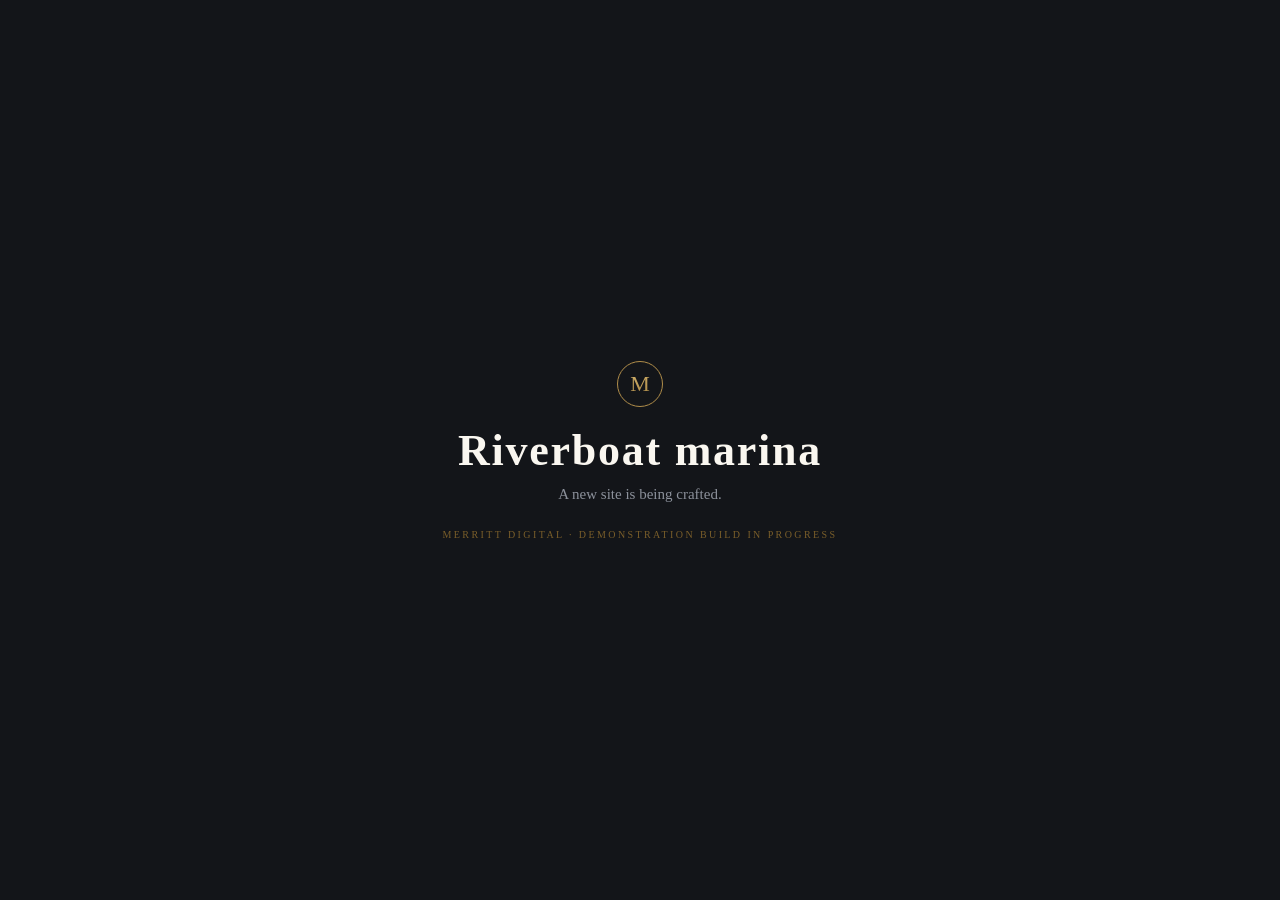
==== index.html @ 2e53959c "intake: Riverboat marina — brief + placeholder (via Merritt console)" ====
<!doctype html><html lang="en"><head><meta charset="utf-8">
<meta name="viewport" content="width=device-width,initial-scale=1"><title>Riverboat marina — a new site is being crafted</title>
<style>body{margin:0;min-height:100vh;display:flex;align-items:center;justify-content:center;background:#131519;color:#FAF7F0;font-family:'Iowan Old Style','Charter','Palatino',Georgia,serif;text-align:center;padding:24px;box-sizing:border-box}
.m{width:44px;height:44px;border:1.4px solid #B08D4A;border-radius:50%;display:inline-flex;align-items:center;justify-content:center;font-size:22px;margin-bottom:18px;background:linear-gradient(160deg,#E3C57E,#B08D4A 70%);-webkit-background-clip:text;background-clip:text;color:transparent}
h1{font-size:clamp(26px,6vw,44px);font-weight:600;letter-spacing:.04em;margin:0 0 10px}
p{color:#8C919B;font-size:15px;margin:0 0 6px}.tiny{font-size:10px;letter-spacing:.24em;text-transform:uppercase;margin-top:26px;color:#7A5E2A}</style>
</head><body><div><div class="m">M</div><h1>Riverboat marina</h1><p>A new site is being crafted.</p>
<div class="tiny">Merritt Digital · demonstration build in progress</div></div></body></html>
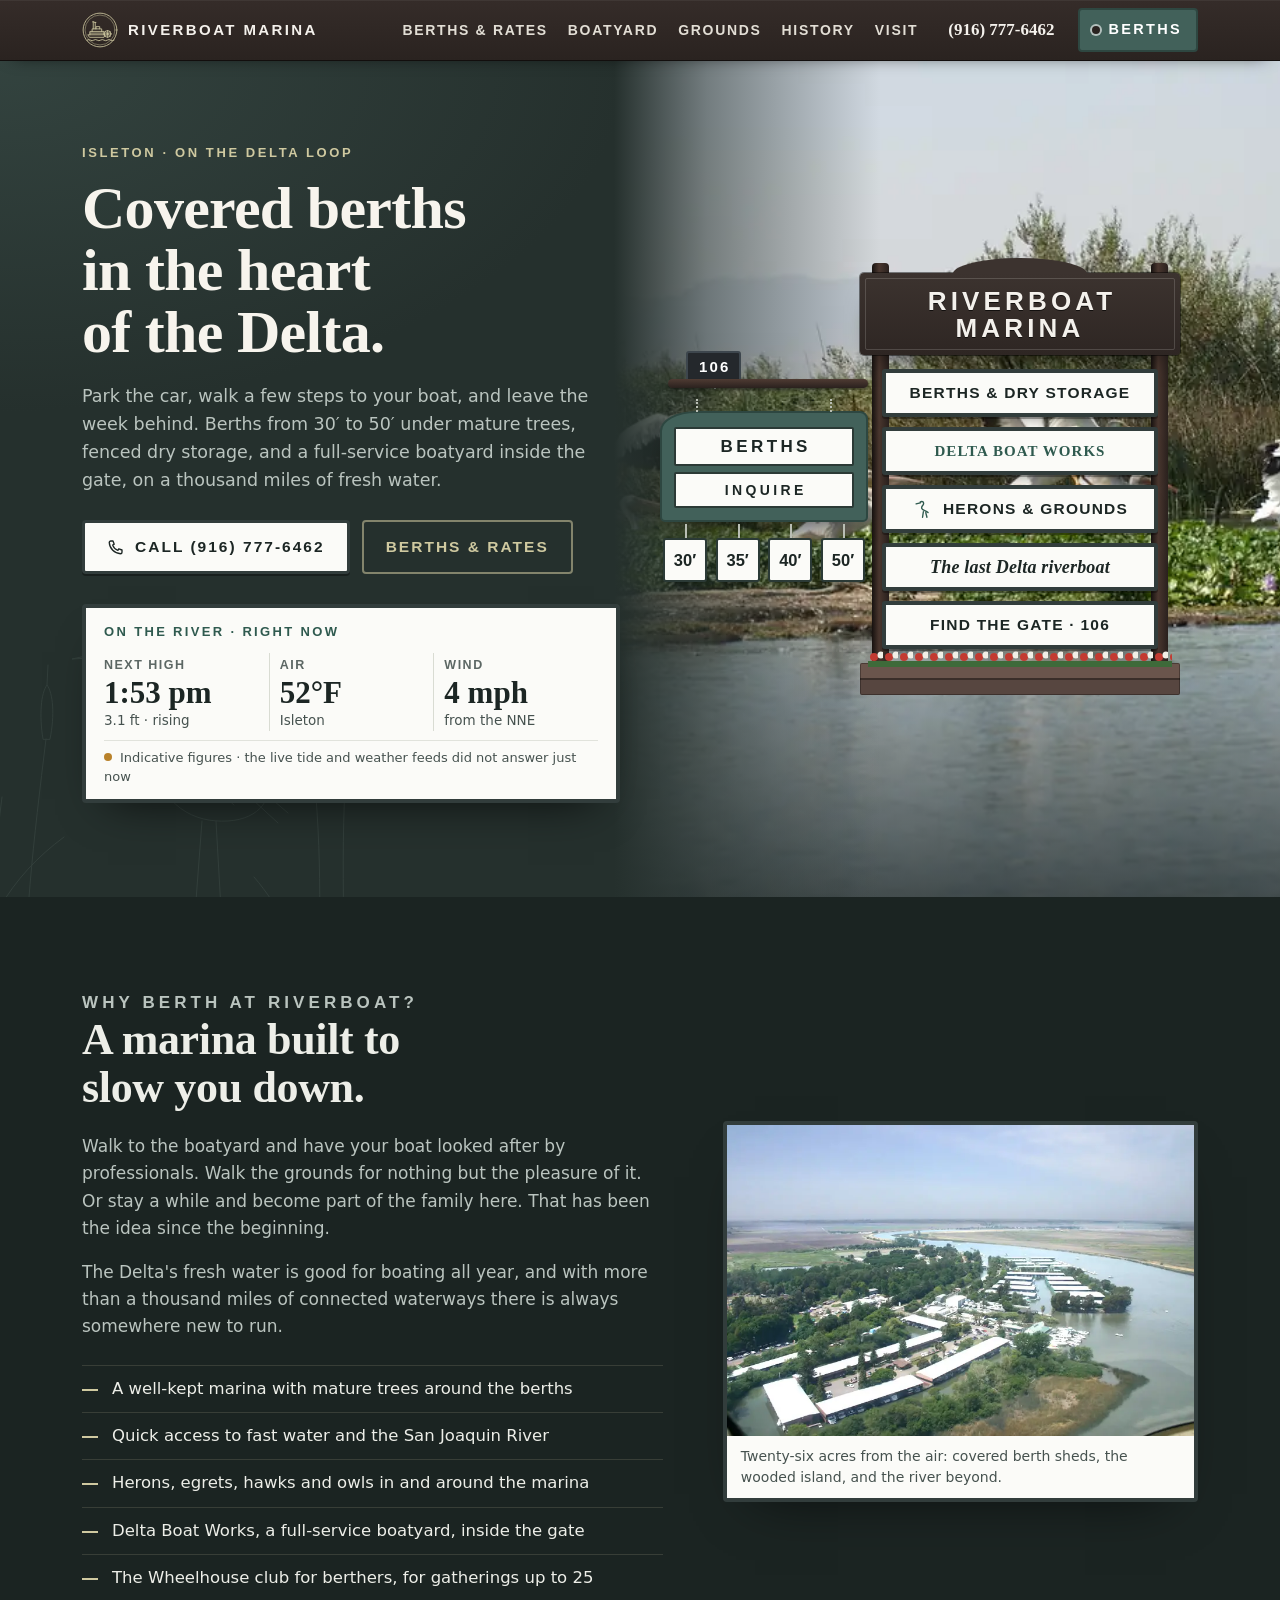
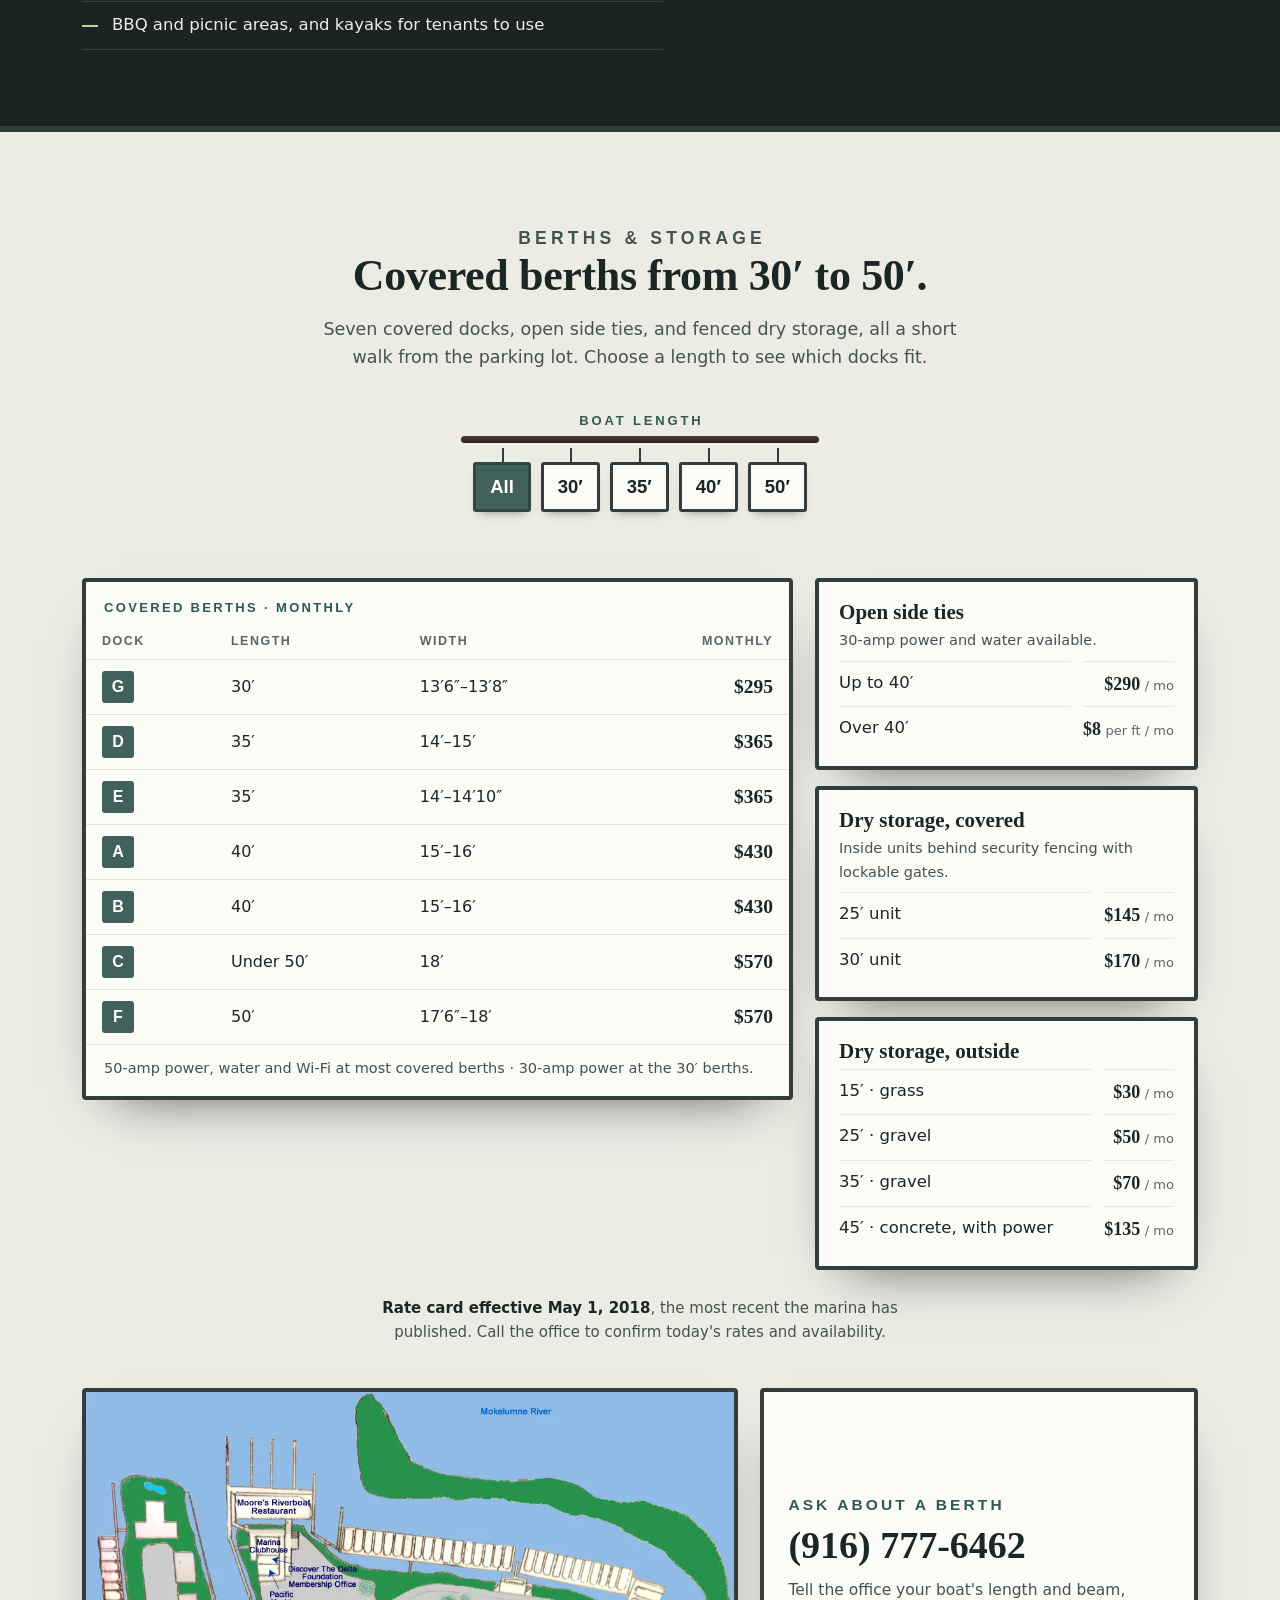
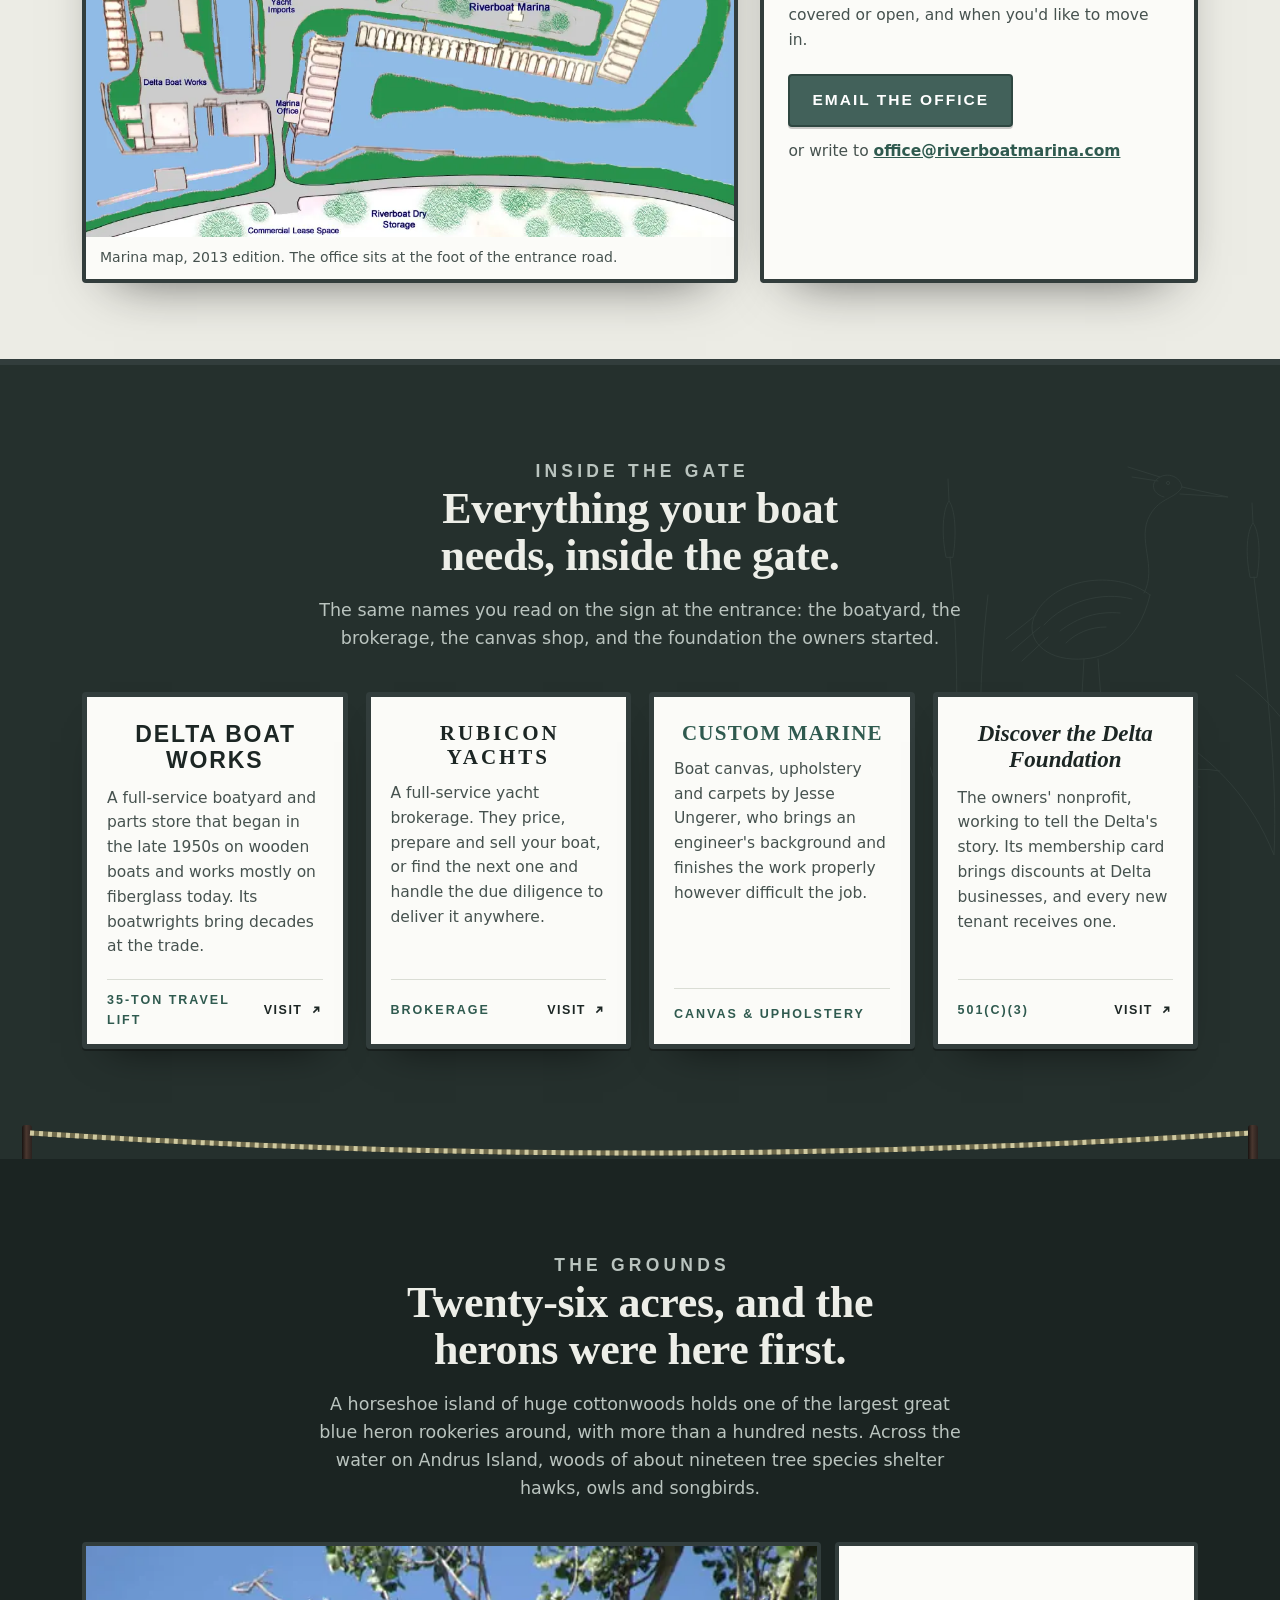
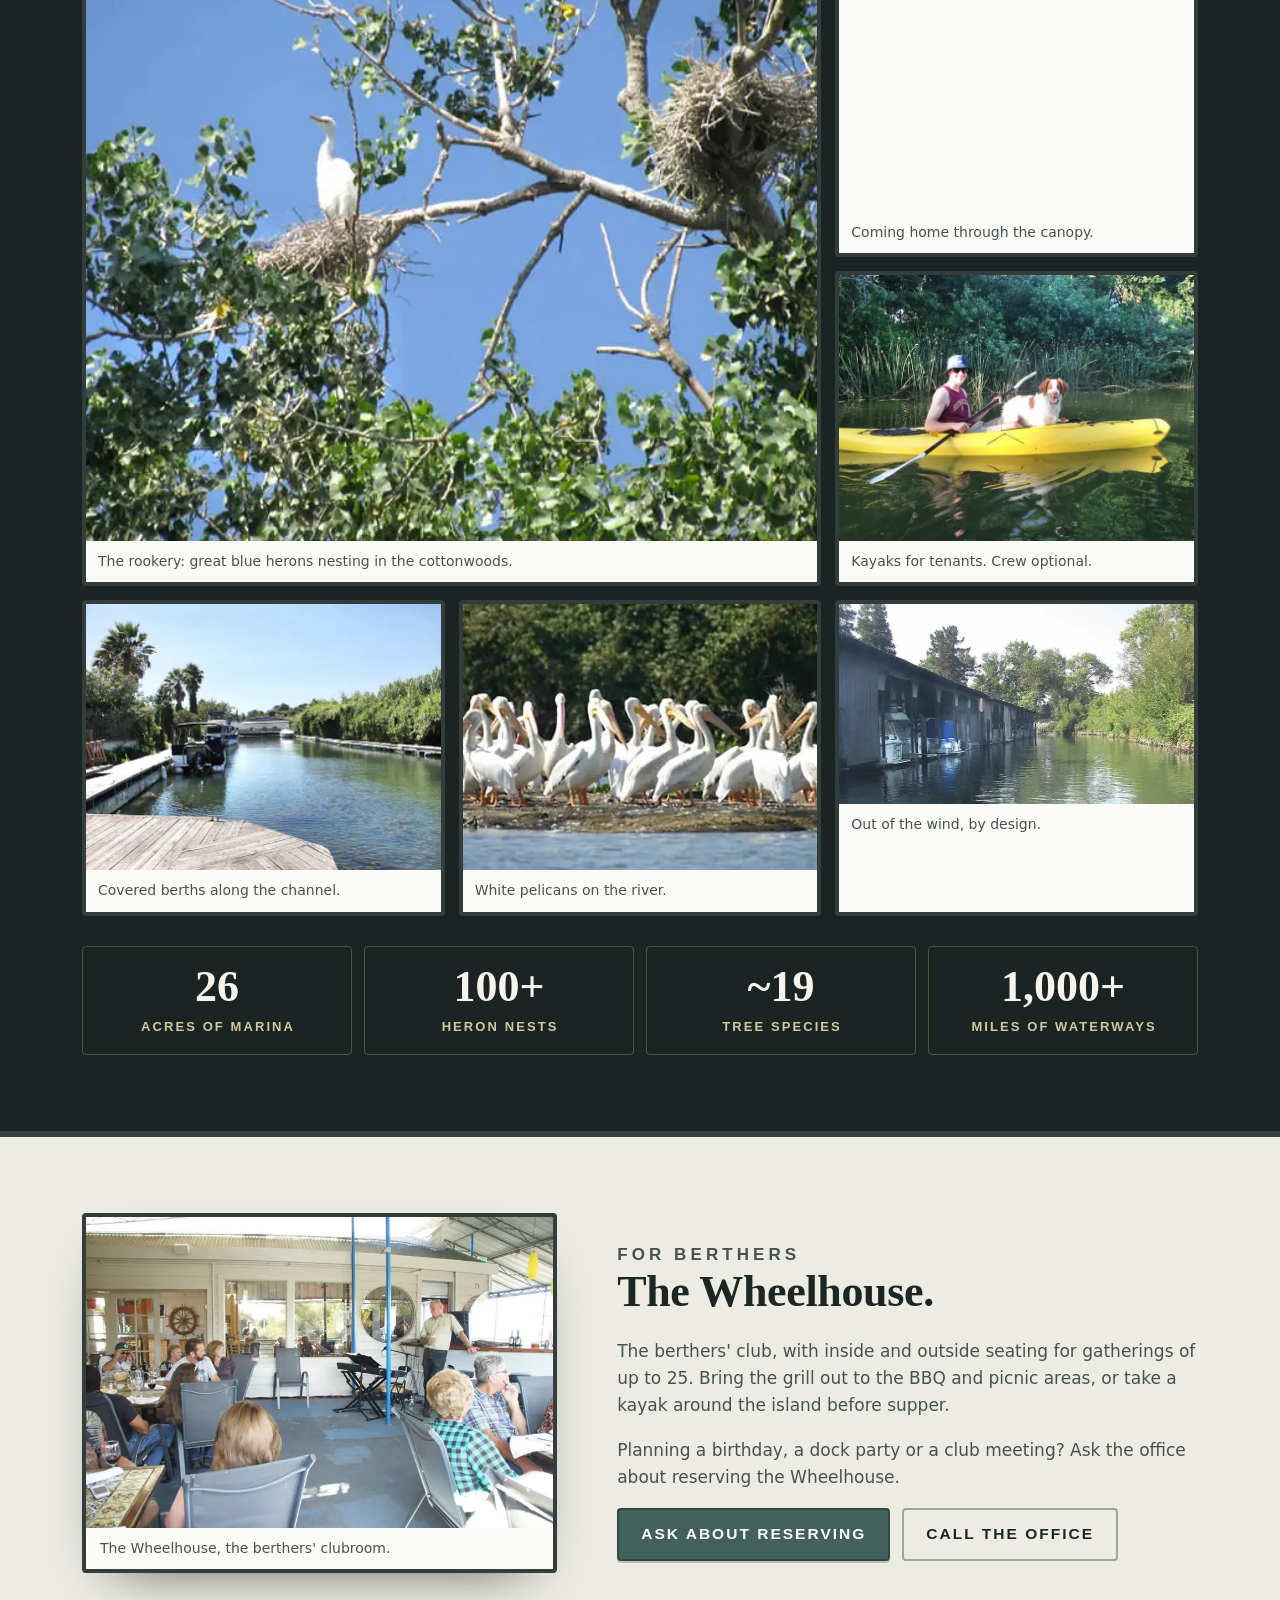
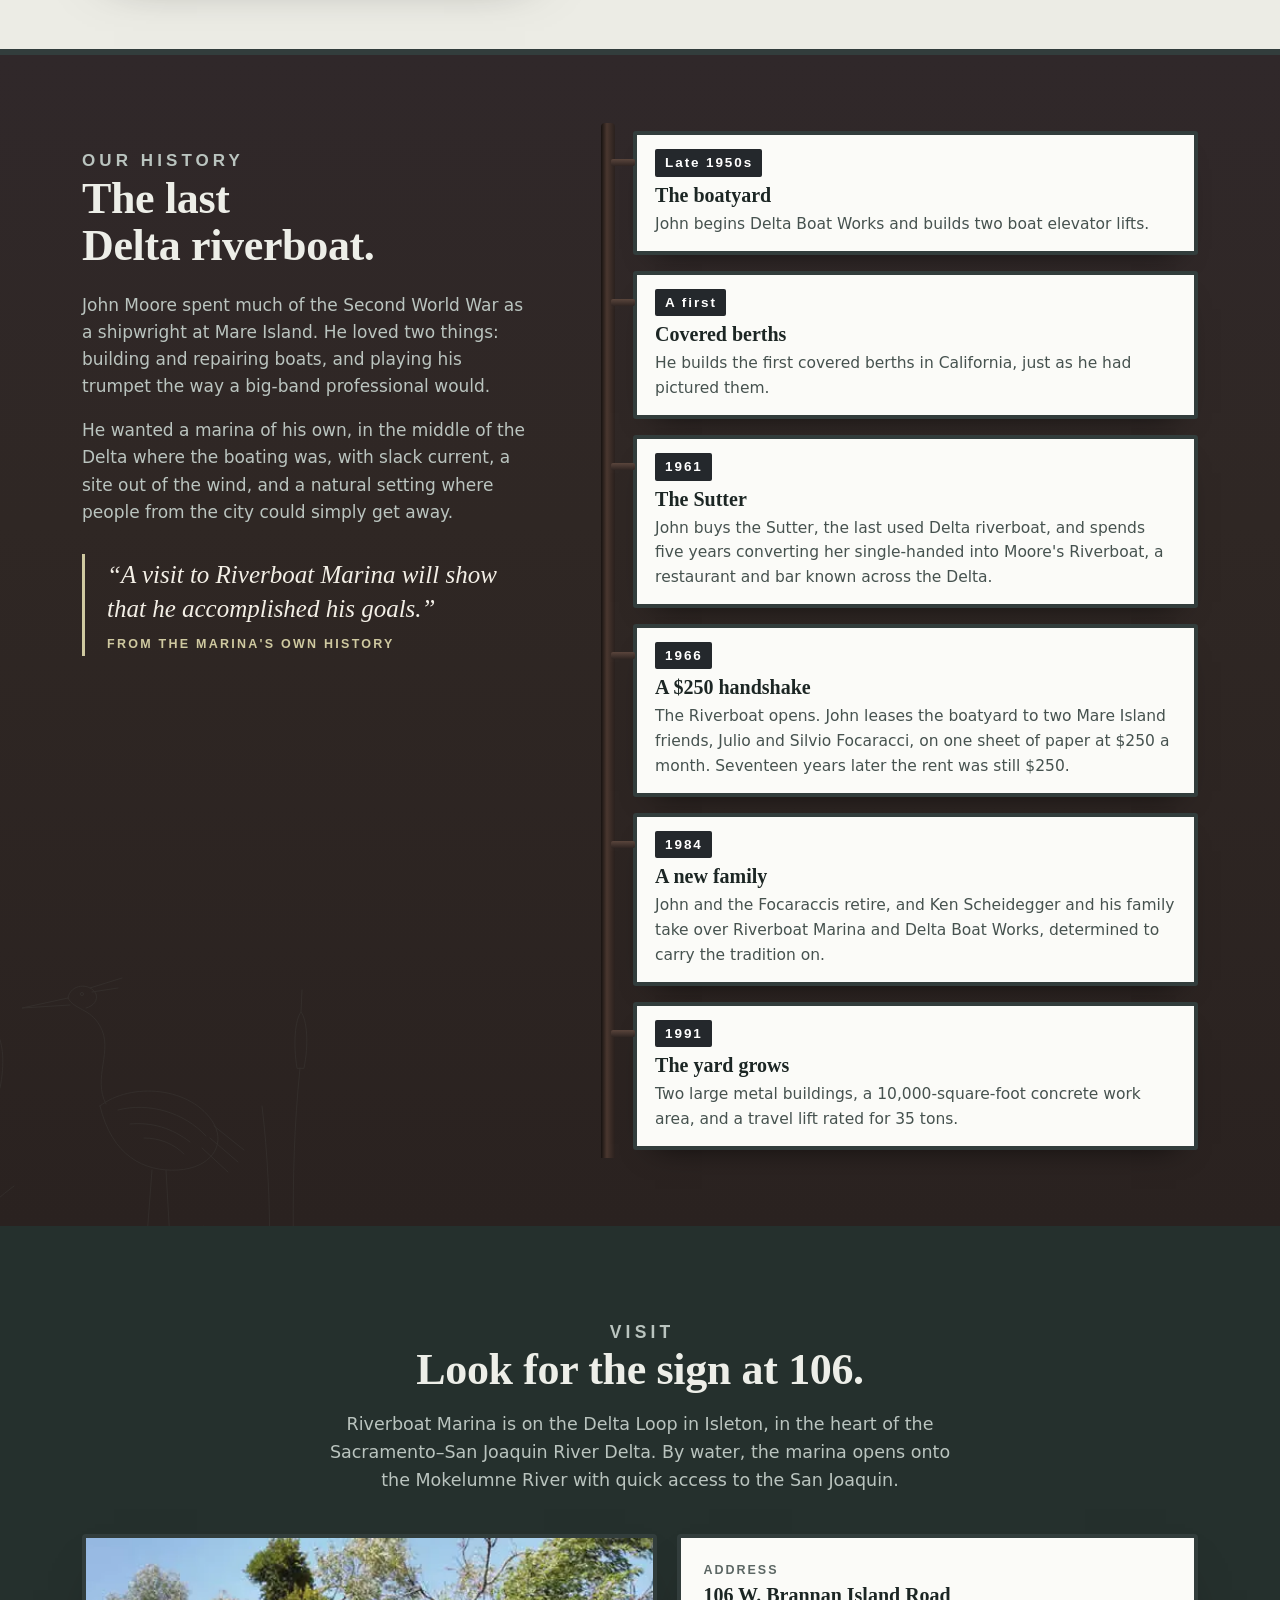
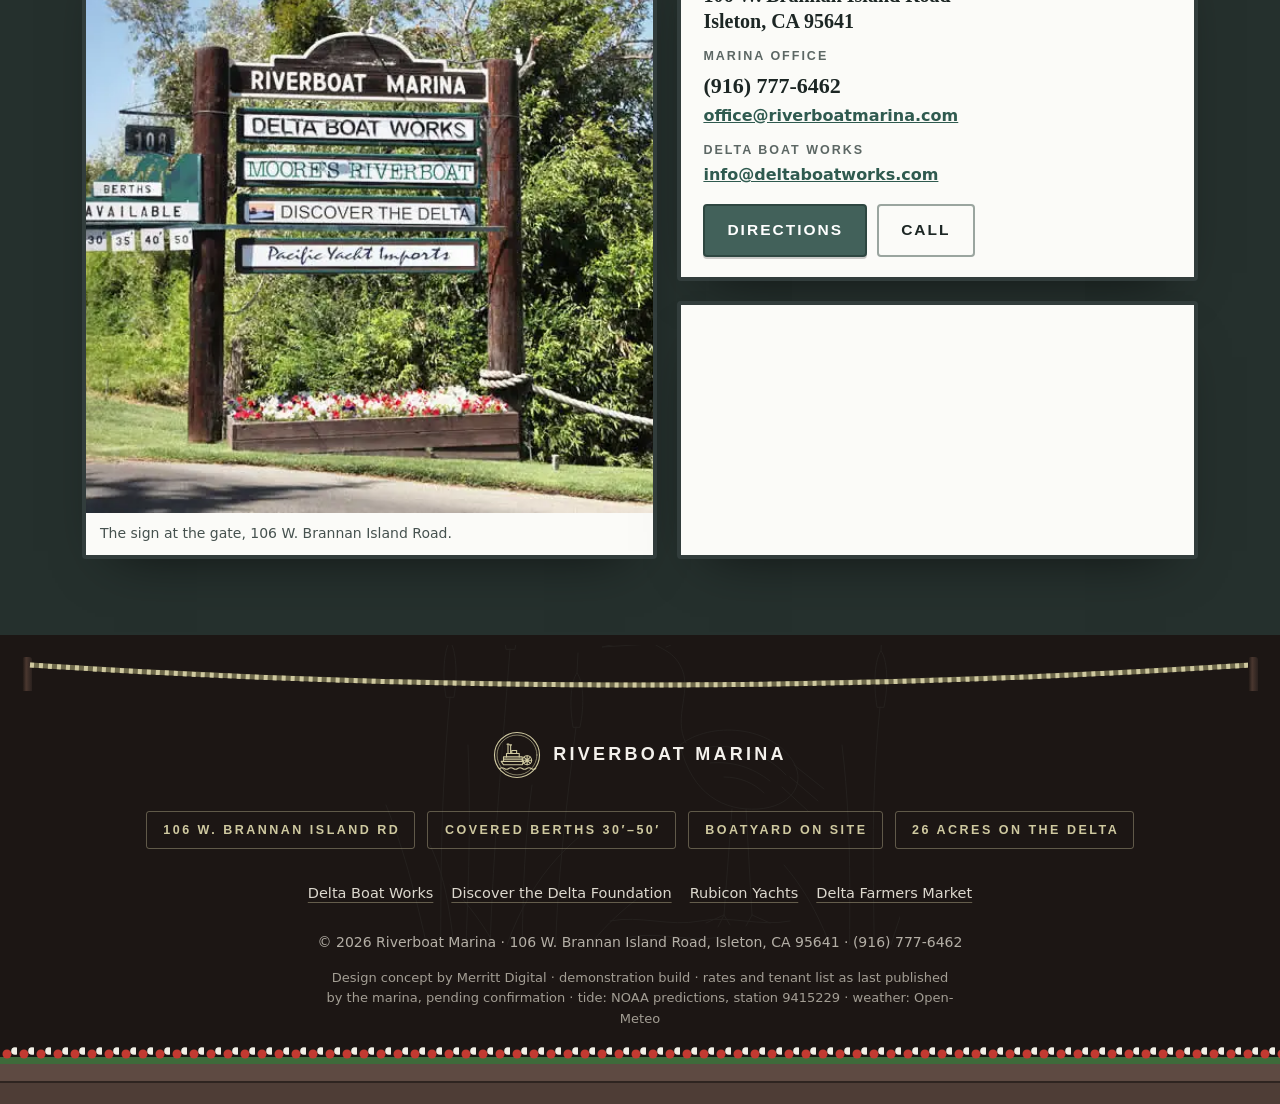
==== commit fe8efcc4: "Draft 1: the site IS the signpost at the gate Replace the placeholder with the first draft of the pu" ====
--- a/index.html
+++ b/index.html
@@ -1,8 +1,854 @@
-<!doctype html><html lang="en"><head><meta charset="utf-8">
-<meta name="viewport" content="width=device-width,initial-scale=1"><title>Riverboat marina — a new site is being crafted</title>
-<style>body{margin:0;min-height:100vh;display:flex;align-items:center;justify-content:center;background:#131519;color:#FAF7F0;font-family:'Iowan Old Style','Charter','Palatino',Georgia,serif;text-align:center;padding:24px;box-sizing:border-box}
-.m{width:44px;height:44px;border:1.4px solid #B08D4A;border-radius:50%;display:inline-flex;align-items:center;justify-content:center;font-size:22px;margin-bottom:18px;background:linear-gradient(160deg,#E3C57E,#B08D4A 70%);-webkit-background-clip:text;background-clip:text;color:transparent}
-h1{font-size:clamp(26px,6vw,44px);font-weight:600;letter-spacing:.04em;margin:0 0 10px}
-p{color:#8C919B;font-size:15px;margin:0 0 6px}.tiny{font-size:10px;letter-spacing:.24em;text-transform:uppercase;margin-top:26px;color:#7A5E2A}</style>
-</head><body><div><div class="m">M</div><h1>Riverboat marina</h1><p>A new site is being crafted.</p>
-<div class="tiny">Merritt Digital · demonstration build in progress</div></div></body></html>
+<!doctype html>
+<html lang="en">
+<head>
+<meta charset="utf-8">
+<meta name="viewport" content="width=device-width,initial-scale=1,viewport-fit=cover">
+<title>Riverboat Marina · Covered Berths &amp; Dry Storage · Isleton, CA</title>
+<meta name="description" content="Covered berths from 30′ to 50′, dry storage and a full-service boatyard on the Delta Loop in Isleton, California. Riverboat Marina, 106 W. Brannan Island Road.">
+<meta name="theme-color" content="#2F2724">
+<link rel="icon" href="data:image/svg+xml,%3Csvg xmlns='http://www.w3.org/2000/svg' viewBox='0 0 64 64'%3E%3Ccircle cx='32' cy='32' r='31' fill='%232F2724'/%3E%3Cg fill='none' stroke='%23CFC9A0' stroke-width='2.4' stroke-linejoin='round' stroke-linecap='round'%3E%3Cpath d='M9 41h32l-2 4.5H12z'/%3E%3Cpath d='M13 41v-7h26v7M17 34v-5h18v5M24 29v-4h7v4M19 29V17M23 29V18'/%3E%3Ccircle cx='46' cy='39' r='6'/%3E%3Cpath d='M46 33v12M40 39h12'/%3E%3C/g%3E%3C/svg%3E">
+<style>
+/* ================================================================
+   RIVERBOAT MARINA — design language extracted from the entrance
+   signpost at 106 W. Brannan Island Rd: stained-timber crown board,
+   stacked white boards in spruce frames, the green BERTHS swing sign
+   with hanging length tags, the 106 plate, the rope rail, the planter.
+   Palette sampled from the client's own photo of that sign.
+   ================================================================ */
+:root{
+  --timber:#2F2724; --timber-deep:#1C1614; --timber-hi:#4A372F;
+  --field:#25302D;  --field-deep:#1B2422;  --frame:#323D3C;
+  --sage:#42615A;   --sage-ink:#2F5A4F;    --sage-edge:#2E4741;
+  --board:#FBFBF8;  --paper-ground:#ECECE5;
+  --ink:#1C2624;    --ink-dim:#46524F;     --muted:#5C6764;
+  --rope:#CFC9A0;   --line:#8FA39B;
+  --on-field:#EDEEE8; --on-field-dim:#BAC4BF;
+  --plate:#24282C;
+  --sign:"Avenir Next Condensed","Arial Narrow","Nimbus Sans Narrow",sans-serif-condensed,"Helvetica Neue",Arial,sans-serif;
+  --serif:"Iowan Old Style","Charter","Palatino Linotype",Palatino,"Book Antiqua",Georgia,serif;
+  --slab:"Rockwell","Clarendon","Iowan Old Style",Georgia,serif;
+  --sans:system-ui,-apple-system,"Segoe UI","Helvetica Neue",Arial,sans-serif;
+  --settle:cubic-bezier(.22,.61,.36,1); --drama:cubic-bezier(.61,.04,.4,1);
+}
+*{box-sizing:border-box}
+html{scroll-behavior:smooth;-webkit-text-size-adjust:100%}
+body{margin:0;background:var(--field);color:var(--on-field);font-family:var(--sans);font-size:16.5px;line-height:1.6;overflow-x:hidden;-webkit-font-smoothing:antialiased}
+img{max-width:100%;height:auto;display:block}
+a{color:inherit}
+p{margin:0 0 1em}
+.wrap{max-width:1160px;margin:0 auto;padding:0 22px;position:relative;z-index:2}
+header.site,section,footer{position:relative}
+section,footer{overflow:hidden}
+section{scroll-margin-top:60px}
+.sr-only{position:absolute!important;width:1px;height:1px;padding:0;margin:-1px;overflow:hidden;clip:rect(0 0 0 0);white-space:nowrap;border:0}
+.skip{position:absolute;left:12px;top:-60px;z-index:100;background:var(--board);color:var(--ink);padding:12px 16px;border-radius:4px;font-weight:600}
+.skip:focus{top:10px}
+:focus-visible{outline:3px solid var(--rope);outline-offset:3px}
+.paper :focus-visible{outline-color:var(--sage)}
+
+/* ---------- sign lettering (routed caps) ---------- */
+.caps{font-family:var(--sign);font-weight:700;text-transform:uppercase;letter-spacing:.14em}
+
+/* ---------- header: the crown board ---------- */
+header.site{position:sticky;top:0;z-index:50;background:linear-gradient(180deg,#352C29,#2A2320);border-bottom:1px solid #120E0D;box-shadow:0 1px 0 rgba(255,255,255,.05) inset,0 8px 18px -14px rgba(0,0,0,.8)}
+.head-in{display:flex;align-items:center;gap:8px;min-height:60px}
+.brand{display:flex;align-items:center;gap:8px;min-width:0;min-height:44px;text-decoration:none;color:#F4F1EC;font-family:var(--sign);font-weight:700;font-size:13.5px;letter-spacing:.12em;text-transform:uppercase;white-space:nowrap}
+.brand svg{width:32px;height:32px;color:var(--rope);flex:none}
+.nav-inline{display:none;margin-left:auto}
+.nav-inline a{display:inline-flex;align-items:center;min-height:44px;padding:0 10px;font-family:var(--sign);font-weight:700;font-size:14px;letter-spacing:.12em;text-transform:uppercase;color:#E2DED5;text-decoration:none}
+.nav-inline a:hover,.nav-inline a:focus-visible{color:#fff;text-decoration:underline;text-decoration-color:var(--rope);text-underline-offset:7px;text-decoration-thickness:2px}
+.tel{display:none;align-items:center;min-height:44px;padding:0 12px;font-family:var(--serif);font-weight:600;font-size:17px;color:#F4F1EC;text-decoration:none;white-space:nowrap}
+.tag-cta{display:inline-flex;align-items:center;gap:8px;min-height:44px;margin-left:auto;padding:0 11px 0 10px;background:var(--sage);border:2px solid var(--sage-edge);border-radius:4px;color:#fff;font-family:var(--sign);font-weight:700;font-size:13.5px;letter-spacing:.14em;text-transform:uppercase;text-decoration:none;flex:none;transition:background-color .18s var(--settle),transform .18s var(--settle)}
+.tag-cta::before{content:"";width:8px;height:8px;border-radius:50%;background:#2A2320;box-shadow:0 0 0 2px rgba(255,255,255,.6)}
+.tag-cta:hover,.tag-cta:focus-visible{background:#4C7068}
+.tag-cta:active{transform:translateY(1px)}
+.menu{position:relative;flex:none}
+.menu summary{list-style:none;display:flex;align-items:center;justify-content:center;width:44px;height:44px;border-radius:4px;border:2px solid rgba(207,201,160,.45);cursor:pointer;color:var(--rope)}
+.menu summary::-webkit-details-marker{display:none}
+.menu summary svg{width:20px;height:20px}
+.menu[open] summary{background:rgba(207,201,160,.12)}
+.menu nav{position:absolute;right:0;top:52px;width:min(78vw,280px);background:var(--board);border:4px solid var(--frame);border-radius:4px;padding:6px;box-shadow:0 22px 40px -18px rgba(0,0,0,.7)}
+.menu nav a{display:flex;align-items:center;min-height:46px;padding:0 14px;color:var(--ink);text-decoration:none;font-family:var(--sign);font-weight:700;font-size:15px;letter-spacing:.12em;text-transform:uppercase;border-radius:2px}
+.menu nav a+a{border-top:1px solid #E3E5DE}
+.menu nav a:hover,.menu nav a:focus-visible{background:#EEF2EE}
+@media(min-width:840px){
+  .nav-inline{display:flex}
+  .menu{display:none}
+  .tel{display:inline-flex}
+  .tag-cta{margin-left:4px;padding:0 14px 0 12px;font-size:14.5px;letter-spacing:.16em}
+  .brand{gap:10px;font-size:15px;letter-spacing:.16em}
+  .brand svg{width:36px;height:36px}
+}
+
+/* ---------- engraving (one motif, cropped & mirrored) ---------- */
+.engraving{position:absolute;pointer-events:none;color:var(--line);opacity:.12;z-index:0}
+.engraving svg{display:block}
+
+/* ---------- hero ---------- */
+.hero{background:radial-gradient(70% 60% at 0% 0%,#33433F 0%,rgba(51,67,63,0) 70%),var(--field);padding:0 0 56px}
+.hero-photo{position:absolute;left:0;right:0;top:0;height:min(560px,128vw);z-index:0;margin:0}
+.hero-photo img{width:100%;height:100%;object-fit:cover;object-position:52% 45%}
+.hero-photo::after{content:"";position:absolute;inset:0;background:linear-gradient(180deg,rgba(27,36,34,.05) 0%,rgba(27,36,34,.18) 52%,rgba(37,48,45,.86) 86%,var(--field) 100%)}
+.hero-grid{display:grid;gap:34px;padding-top:30px;grid-template-areas:"sign" "copy"}
+.hero-copy{grid-area:copy}
+.kicker{margin:0 0 14px;font-family:var(--sign);font-weight:700;font-size:13px;letter-spacing:.2em;text-transform:uppercase;color:var(--rope)}
+.lede{margin:0 0 18px;font-family:var(--serif);font-weight:600;font-size:clamp(36px,5.6vw,60px);line-height:1.03;letter-spacing:-.012em;color:#F7F4ED;max-width:13ch;text-wrap:balance}
+.dek{margin:0 0 26px;max-width:46ch;font-size:17.5px;color:var(--on-field-dim)}
+.ctas{display:flex;flex-wrap:wrap;gap:12px}
+.btn{display:inline-flex;align-items:center;justify-content:center;gap:10px;min-height:50px;padding:12px 22px;border-radius:4px;font-family:var(--sign);font-weight:700;font-size:15.5px;letter-spacing:.13em;text-transform:uppercase;text-decoration:none;cursor:pointer;transition:transform .18s var(--settle),box-shadow .18s var(--settle),background-color .18s var(--settle),border-color .18s var(--settle)}
+.btn svg{width:18px;height:18px;flex:none}
+.btn-board{background:var(--board);color:var(--ink);border:3px solid var(--frame);box-shadow:0 2px 0 rgba(0,0,0,.35)}
+.btn-board:hover,.btn-board:focus-visible{transform:translateY(-2px);box-shadow:0 8px 18px -8px rgba(0,0,0,.55)}
+.btn-board:active{transform:translateY(1px);box-shadow:0 1px 0 rgba(0,0,0,.35)}
+.btn-rope{background:transparent;color:var(--rope);border:2px solid rgba(207,201,160,.55)}
+.btn-rope:hover,.btn-rope:focus-visible{background:rgba(207,201,160,.1);border-color:var(--rope)}
+.btn-rope:active{transform:translateY(1px)}
+.btn-sage{background:var(--sage);color:#fff;border:2px solid var(--sage-edge);box-shadow:0 2px 0 rgba(0,0,0,.2)}
+.btn-sage:hover,.btn-sage:focus-visible{background:#4C7068;transform:translateY(-2px)}
+.btn-sage:active{transform:translateY(1px)}
+.btn-line{background:transparent;color:var(--ink);border:2px solid #9AA59F}
+.btn-line:hover,.btn-line:focus-visible{border-color:var(--ink);transform:translateY(-2px)}
+
+/* the signpost */
+.sign-wrap{grid-area:sign;display:flex;flex-direction:row-reverse;flex-wrap:wrap;justify-content:center;align-items:flex-start;gap:22px 0}
+.signpost{position:relative;width:320px;max-width:100%;padding-top:22px;margin:0 auto}
+.signpost::before,.signpost::after{content:"";position:absolute;top:12px;bottom:16px;width:17px;border-radius:4px 4px 0 0;background:linear-gradient(90deg,#171210,#4A372F 42%,#2A211E);z-index:1}
+.signpost::before{left:12px}
+.signpost::after{right:12px}
+.crown{position:relative;z-index:2;margin:0 0 14px;padding:15px 12px 13px;background:linear-gradient(180deg,#3C332F,#2E2623);border-radius:4px;box-shadow:0 0 0 1px rgba(0,0,0,.45),0 16px 28px -16px rgba(0,0,0,.75)}
+.crown::before{content:"";position:absolute;left:29%;right:29%;top:-15px;height:16px;background:#3C332F;border-radius:50% 50% 0 0/100% 100% 0 0}
+.crown::after{content:"";position:absolute;inset:5px;border:1px solid rgba(243,240,238,.17);border-radius:2px;pointer-events:none}
+.crown h1{margin:0;font-family:var(--sign);font-weight:700;font-size:26px;line-height:1.05;letter-spacing:.16em;text-indent:.16em;text-transform:uppercase;text-align:center;color:#F4F1EC;text-shadow:0 1px 0 rgba(0,0,0,.65)}
+.boards{list-style:none;margin:0;padding:0}
+.board{position:relative;z-index:2;display:flex;align-items:center;justify-content:center;gap:9px;min-height:48px;margin:0 22px 10px;padding:6px 12px;background:var(--board);color:var(--ink);text-decoration:none;text-align:center;line-height:1.15;border:4px solid var(--frame);border-radius:3px;box-shadow:0 2px 0 rgba(0,0,0,.3),0 10px 18px -12px rgba(0,0,0,.6);transition:transform .2s var(--settle),box-shadow .2s var(--settle)}
+.board:hover,.board:focus-visible{transform:translateY(-2px);box-shadow:0 2px 0 rgba(0,0,0,.3),0 16px 22px -12px rgba(0,0,0,.65)}
+.board:active{transform:translateY(1px)}
+.board svg{width:22px;height:22px;flex:none;stroke:var(--sage-ink);fill:none;stroke-width:1.5;stroke-linecap:round;stroke-linejoin:round}
+.b-heavy{font-family:var(--sign);font-weight:800;font-size:15.5px;letter-spacing:.08em;text-transform:uppercase}
+.b-slab{font-family:var(--slab);font-weight:700;font-size:15px;letter-spacing:.07em;text-transform:uppercase;color:var(--sage-ink)}
+.b-script{font-family:var(--serif);font-style:italic;font-weight:600;font-size:18px;letter-spacing:.01em}
+.planter{position:relative;z-index:2;height:32px;margin:14px 0 0;border-radius:2px;background:linear-gradient(180deg,#6A554C 0 47%,#3A2E29 47% 53%,#574640 53% 100%);box-shadow:inset 0 0 0 1px rgba(0,0,0,.3)}
+.planter::before{content:"";position:absolute;left:8px;right:8px;top:-13px;height:17px;background:url("data:image/svg+xml,%3Csvg xmlns='http://www.w3.org/2000/svg' width='15' height='17'%3E%3Crect y='11' width='15' height='6' fill='%233E6A3A'/%3E%3Ccircle cx='6' cy='7' r='4' fill='%23C23A31'/%3E%3Ccircle cx='13' cy='5' r='3.5' fill='%23F1EFE6'/%3E%3C/svg%3E") 0 0/15px 17px repeat-x;border-radius:6px 6px 0 0}
+
+/* the BERTHS swing sign */
+.swing{position:relative;width:208px;margin-right:-26px;padding-top:34px;align-self:center;z-index:3}
+.swing .arm{position:absolute;top:14px;left:8px;right:0;height:9px;border-radius:5px;background:linear-gradient(180deg,#4F3B33,#2A211E);box-shadow:0 2px 3px rgba(0,0,0,.4)}
+.swing .addr{position:absolute;top:-14px;left:26px;padding:2px 9px 2px 11px;background:var(--plate);border:2px solid #3D464D;border-radius:3px;color:#fff;font-family:var(--sign);font-weight:700;font-size:15px;letter-spacing:.14em}
+.swing .addr::after{content:"";position:absolute;left:50%;bottom:-8px;height:6px;border-left:2px solid #8C918A}
+.swing-body{transform-origin:50% -12px}
+.swing-face{position:relative;margin-top:12px;padding:14px 12px 12px;background:var(--sage);border:2px solid var(--sage-edge);border-radius:36px 8px 5px 5px/20px 8px 5px 5px;box-shadow:0 14px 24px -12px rgba(0,0,0,.65)}
+.swing-face::before,.swing-face::after{content:"";position:absolute;top:-14px;height:13px;border-left:2px dotted #B9BEB4}
+.swing-face::before{left:34px}
+.swing-face::after{right:34px}
+.plate{display:block;padding:9px 4px;background:var(--board);color:var(--ink);border:2px solid #2B3A36;border-radius:2px;font-family:var(--sign);font-weight:800;font-size:17px;line-height:1;letter-spacing:.2em;text-indent:.2em;text-transform:uppercase;text-align:center}
+.plate+.plate{margin-top:6px;font-size:14px;letter-spacing:.24em;text-indent:.24em}
+.tags{display:flex;justify-content:space-between;gap:6px;margin-top:16px;padding:0 3px}
+.tags a{position:relative;display:flex;align-items:center;justify-content:center;width:44px;height:44px;background:var(--board);color:var(--ink);border:2px solid #2B3A36;border-radius:3px;font-family:var(--sign);font-weight:800;font-size:16.5px;text-decoration:none;box-shadow:0 6px 10px -6px rgba(0,0,0,.65);transition:transform .18s var(--settle),background-color .18s}
+.tags a::before{content:"";position:absolute;top:-16px;left:50%;height:14px;border-left:2px solid #B9BEB4}
+.tags a:hover,.tags a:focus-visible{background:#fff;transform:translateY(2px)}
+
+/* the live board */
+.river{margin-top:30px;max-width:540px;padding:14px 18px 12px;background:var(--board);color:var(--ink);border:4px solid var(--frame);border-radius:4px;box-shadow:0 22px 44px -26px rgba(0,0,0,.8)}
+.river .label{display:flex;justify-content:space-between;align-items:baseline;gap:10px;font-family:var(--sign);font-weight:700;font-size:13px;letter-spacing:.18em;text-transform:uppercase;color:var(--sage-ink)}
+.figs{display:grid;grid-template-columns:repeat(3,minmax(0,1fr));margin:10px 0 9px}
+.fig{padding:2px 10px;min-width:0}
+.fig+.fig{border-left:1px solid #D9DCD3}
+.fig:first-child{padding-left:0}
+.fig .k{font-family:var(--sign);font-weight:700;font-size:12.5px;letter-spacing:.12em;text-transform:uppercase;color:var(--muted)}
+.fig .v{font-family:var(--serif);font-weight:600;font-size:clamp(23px,5.6vw,31px);line-height:1.15;white-space:nowrap}
+.fig .s{font-size:13.5px;line-height:1.35;color:var(--ink-dim)}
+.status{min-height:calc(2.9em + 8px);padding-top:8px;border-top:1px solid #E1E3DC;font-size:13px;line-height:1.45;color:var(--ink-dim)}
+.dot{display:inline-block;width:8px;height:8px;margin-right:8px;border-radius:50%;background:#B9822A;vertical-align:1px}
+.dot.live{background:#2C8F63}
+
+@media(min-width:840px){
+  .hero-photo{left:auto;width:52%;height:100%}
+  .hero-photo::after{background:linear-gradient(90deg,var(--field) 0%,rgba(37,48,45,.55) 14%,rgba(37,48,45,0) 40%),linear-gradient(0deg,rgba(27,36,34,.72) 0%,rgba(27,36,34,0) 34%)}
+  .hero-grid{grid-template-columns:minmax(0,1fr) minmax(0,1fr);grid-template-areas:"copy sign";align-items:center;gap:40px;padding-top:44px;min-height:min(780px,calc(100vh - 60px))}
+}
+
+/* ---------- section grammar ---------- */
+.sec{padding:76px 0}
+.sec-head{max-width:740px;margin:0 auto 40px;text-align:center;position:relative;z-index:2}
+.sec-head .kicker{letter-spacing:.24em;text-indent:.24em}
+.sec-head h2{margin:0;font-family:var(--serif);font-weight:600;font-size:clamp(30px,4.6vw,44px);line-height:1.08;letter-spacing:-.008em;text-wrap:balance}
+.sec-head p{max-width:58ch;margin:16px auto 0;font-size:17.5px;color:var(--on-field-dim)}
+.sec-head.left{text-align:left;margin:0 0 22px}
+.sec-head.left .kicker{text-indent:0}
+.sec-head.left p{margin-left:0}
+.deep{background:var(--field-deep)}
+.paper{background:var(--paper-ground);color:var(--ink);border-top:6px solid var(--frame);border-bottom:6px solid var(--frame)}
+.paper .kicker{color:var(--sage-ink)}
+.paper .sec-head p{color:var(--ink-dim)}
+.timber{background:linear-gradient(180deg,#30282A 0%,var(--timber) 40%,#2A2220 100%)}
+.win{position:relative;z-index:2;background:var(--board);color:var(--ink);border:4px solid var(--frame);border-radius:4px;box-shadow:0 24px 54px -32px rgba(0,0,0,.7);overflow:hidden}
+.win figcaption,.cap{padding:10px 14px 11px;font-size:14px;line-height:1.45;color:var(--ink-dim)}
+.photo-win{margin:0}
+.photo-win img{width:100%;aspect-ratio:3/2;object-fit:cover}
+.split{display:grid;gap:36px;align-items:center}
+@media(min-width:840px){.split{grid-template-columns:1.1fr .9fr;gap:60px}.split.flip{grid-template-columns:.9fr 1.1fr}}
+
+/* rope rail divider */
+.rail{position:relative;height:34px;margin:0 22px;z-index:2}
+.rail::before,.rail::after{content:"";position:absolute;top:0;width:10px;height:34px;border-radius:3px 3px 0 0;background:linear-gradient(90deg,#171210,#4A372F 42%,#2A211E)}
+.rail::before{left:0}.rail::after{right:0}
+.rail svg{position:absolute;left:8px;right:8px;top:6px;width:calc(100% - 16px);height:24px;overflow:visible}
+
+/* ---------- why ---------- */
+.assure{list-style:none;margin:24px 0 0;padding:0}
+.assure li{position:relative;padding:10px 0 10px 30px;border-top:1px solid rgba(207,201,160,.16)}
+.assure li:last-child{border-bottom:1px solid rgba(207,201,160,.16)}
+.assure li::before{content:"";position:absolute;left:0;top:23px;width:16px;height:2px;background:var(--rope)}
+.why-body p{color:var(--on-field-dim);font-size:17px}
+
+/* ---------- berths ---------- */
+.berth-board{position:relative;z-index:2}
+.sizes{border:0;margin:0 0 30px;padding:0;text-align:center}
+.sizes legend{width:100%;padding:0;margin:0 0 4px;font-family:var(--sign);font-weight:700;font-size:13px;letter-spacing:.22em;text-indent:.22em;text-transform:uppercase;color:var(--sage-ink)}
+.tagrow{position:relative;display:inline-flex;flex-wrap:wrap;justify-content:center;gap:10px;padding:14px 12px 0}
+.tagrow::before{content:"";position:absolute;top:0;left:0;right:0;height:7px;border-radius:4px;background:linear-gradient(180deg,#4F3B33,#2A211E)}
+.sizes input{position:absolute;opacity:0;width:1px;height:1px;pointer-events:none}
+.sizes label{position:relative;display:inline-flex;align-items:center;justify-content:center;min-width:56px;min-height:50px;margin-top:12px;padding:0 14px;background:var(--board);color:var(--ink);border:3px solid var(--frame);border-radius:3px;font-family:var(--sign);font-weight:800;font-size:18.5px;cursor:pointer;box-shadow:0 6px 10px -7px rgba(0,0,0,.5);transition:transform .18s var(--settle),background-color .18s var(--settle),color .18s}
+.sizes label::before{content:"";position:absolute;top:-17px;left:50%;height:14px;border-left:2px solid var(--frame)}
+.sizes label:hover{transform:translateY(2px)}
+.sizes input:checked+label{background:var(--sage);border-color:var(--sage-edge);color:#fff}
+.sizes input:focus-visible+label{outline:3px solid var(--sage);outline-offset:3px}
+.fit{min-height:1.6em;margin:12px 0 0;font-size:15px;color:var(--ink-dim)}
+.rates-grid{display:grid;gap:22px;align-items:start}
+@media(min-width:840px){.rates-grid{grid-template-columns:1.3fr .7fr}}
+.docks{width:100%;border-collapse:collapse;font-size:16px}
+.docks caption{caption-side:top;padding:16px 18px 10px;text-align:left;font-family:var(--sign);font-weight:700;font-size:13px;letter-spacing:.18em;text-transform:uppercase;color:var(--sage-ink)}
+.docks th,.docks td{padding:11px clamp(8px,2.4vw,16px);text-align:left;border-top:1px solid #E1E3DC;vertical-align:middle}
+.docks thead th{border-top:0;padding-top:2px;padding-bottom:8px;font-family:var(--sign);font-weight:700;font-size:12.5px;letter-spacing:.12em;text-transform:uppercase;color:var(--muted)}
+.docks .num{text-align:right}
+.docks .price{font-family:var(--serif);font-weight:600;font-size:19.5px;white-space:nowrap}
+.docks td{white-space:nowrap}
+.docks tbody tr{transition:opacity .2s var(--settle),background-color .2s}
+.dock{display:inline-flex;align-items:center;justify-content:center;width:32px;height:32px;border-radius:3px;background:var(--sage);color:#fff;font-family:var(--sign);font-weight:800;font-size:16px}
+.berth-board:has(#len-30:checked) .docks tbody tr:not([data-len="30"]),
+.berth-board:has(#len-35:checked) .docks tbody tr:not([data-len="35"]),
+.berth-board:has(#len-40:checked) .docks tbody tr:not([data-len="40"]),
+.berth-board:has(#len-50:checked) .docks tbody tr:not([data-len="50"]){opacity:.3}
+.berth-board:has(#len-30:checked) .docks tbody tr[data-len="30"],
+.berth-board:has(#len-35:checked) .docks tbody tr[data-len="35"],
+.berth-board:has(#len-40:checked) .docks tbody tr[data-len="40"],
+.berth-board:has(#len-50:checked) .docks tbody tr[data-len="50"]{background:#EAF0EB}
+.util{margin:0;padding:12px 18px 16px;border-top:1px solid #E1E3DC;font-size:14.5px;color:var(--ink-dim)}
+.rate-cards{display:grid;gap:16px}
+.rate-card{padding:18px 20px 14px}
+.rate-card h3{margin:0 0 4px;font-family:var(--serif);font-weight:600;font-size:21px;line-height:1.2}
+.rate-card .note{margin:0 0 8px;font-size:14.5px;color:var(--ink-dim)}
+.rate-card dl{margin:0;display:grid;grid-template-columns:1fr auto;column-gap:12px}
+.rate-card dt,.rate-card dd{margin:0;padding:8px 0;border-top:1px solid #E6E8E1}
+.rate-card dd{font-family:var(--serif);font-weight:600;font-size:18px;text-align:right;white-space:nowrap}
+.rate-card dd small{font-family:var(--sans);font-weight:400;font-size:13px;color:var(--muted)}
+.rate-note{max-width:62ch;margin:26px auto 0;text-align:center;font-size:15px;color:var(--ink-dim)}
+.rate-note strong{color:var(--ink)}
+.inquire-grid{display:grid;gap:22px;margin-top:44px;align-items:stretch}
+@media(min-width:840px){.inquire-grid{grid-template-columns:1.2fr .8fr}}
+.map-win img{width:100%;aspect-ratio:1017/699;object-fit:cover}
+.ask{padding:26px 24px 24px;display:flex;flex-direction:column;justify-content:center}
+.ask .kicker{color:var(--sage-ink);margin-bottom:6px}
+.phone-fig{display:inline-flex;align-items:center;min-height:44px;margin:0 0 10px;font-family:var(--serif);font-weight:600;font-size:clamp(30px,6vw,38px);line-height:1.1;color:var(--ink);text-decoration:none}
+.phone-fig:hover,.phone-fig:focus-visible{text-decoration:underline;text-decoration-color:var(--sage);text-underline-offset:6px}
+.ask p{color:var(--ink-dim);font-size:15.5px}
+.ask .btns{display:flex;flex-wrap:wrap;gap:10px;margin-top:6px}
+.mail-line{margin-top:12px;font-size:14.5px;color:var(--ink-dim)}
+.mail-line a{color:var(--sage-ink);font-weight:600}
+
+/* ---------- inside the gate ---------- */
+.tenants{display:grid;gap:18px;grid-template-columns:repeat(auto-fit,minmax(min(100%,300px),1fr));position:relative;z-index:2}
+@media(min-width:840px){.tenants{grid-template-columns:repeat(4,minmax(0,1fr))}}
+.tenant{display:flex;flex-direction:column;padding:24px 20px 6px;background:var(--board);color:var(--ink);border:5px solid var(--frame);border-radius:4px;box-shadow:0 2px 0 rgba(0,0,0,.3),0 22px 40px -28px rgba(0,0,0,.75)}
+.tenant h3{margin:0 0 12px;text-align:center;line-height:1.15}
+.tenant p{flex:1;font-size:15.5px;color:var(--ink-dim)}
+.t-heavy{font-family:var(--sign);font-weight:800;font-size:23px;letter-spacing:.08em;text-indent:.08em;text-transform:uppercase}
+.t-roman{font-family:var(--serif);font-weight:600;font-size:21px;letter-spacing:.14em;text-indent:.14em;text-transform:uppercase}
+.t-slab{font-family:var(--slab);font-weight:700;font-size:21px;letter-spacing:.06em;text-indent:.06em;text-transform:uppercase;color:var(--sage-ink)}
+.t-script{font-family:var(--serif);font-style:italic;font-weight:600;font-size:23px}
+.tenant .tag{display:flex;align-items:center;justify-content:space-between;gap:10px;min-height:50px;margin-top:4px;padding:8px 0 6px;border-top:1px solid #DADDD5;font-family:var(--sign);font-weight:700;font-size:12.5px;letter-spacing:.16em;text-transform:uppercase;color:var(--sage-ink)}
+.tenant .tag a{display:inline-flex;align-items:center;gap:6px;min-height:44px;color:var(--ink);text-decoration:none;letter-spacing:.12em}
+.tenant .tag a:hover,.tenant .tag a:focus-visible{text-decoration:underline;text-underline-offset:5px}
+.tenant .tag svg{width:14px;height:14px;stroke:currentColor;fill:none;stroke-width:1.8}
+
+/* ---------- grounds ---------- */
+.mosaic{display:grid;gap:12px;grid-template-columns:repeat(2,minmax(0,1fr));position:relative;z-index:2}
+.mosaic .big,.mosaic .span-sm{grid-column:span 2}
+.mosaic .big img,.mosaic .span-sm img{aspect-ratio:16/9}
+.mosaic figure{margin:0;display:flex;flex-direction:column;background:var(--board);border:4px solid var(--frame);border-radius:4px;overflow:hidden}
+.mosaic img{width:100%;aspect-ratio:4/3;object-fit:cover}
+.mosaic figcaption{padding:9px 12px 10px;font-size:14px;color:var(--ink-dim)}
+@media(min-width:840px){
+  .mosaic{grid-template-columns:repeat(3,minmax(0,1fr));gap:14px}
+  .mosaic .span-sm{grid-column:auto}
+  .mosaic .big{grid-column:span 2;grid-row:span 2}
+  .mosaic .big img{flex:1;min-height:0;aspect-ratio:auto;height:100%}
+}
+.facts{display:grid;gap:12px;grid-template-columns:repeat(auto-fit,minmax(min(100%,150px),1fr));margin-top:30px;position:relative;z-index:2}
+.fact{padding:18px 18px 16px;text-align:center;border:1px solid rgba(207,201,160,.28);border-radius:4px}
+.fact b{display:block;font-family:var(--serif);font-weight:600;font-size:clamp(34px,6vw,44px);line-height:1;color:#F7F4ED}
+.fact span{display:block;margin-top:8px;font-family:var(--sign);font-weight:700;font-size:13px;letter-spacing:.16em;text-indent:.16em;text-transform:uppercase;color:var(--rope)}
+
+/* ---------- wheelhouse ---------- */
+.wheel-copy p{color:var(--ink-dim);font-size:17px}
+
+/* ---------- history ---------- */
+.hist-grid{display:grid;gap:40px}
+@media(min-width:840px){.hist-grid{grid-template-columns:.85fr 1.15fr;gap:64px;align-items:start}}
+.hist-intro p{color:var(--on-field-dim);font-size:17px}
+.pull{margin:28px 0 0;padding:4px 0 4px 22px;border-left:3px solid var(--rope);font-family:var(--serif);font-style:italic;font-size:clamp(21px,2.6vw,25px);line-height:1.35;color:#F3EFE6}
+.pull cite{display:block;margin-top:10px;font-family:var(--sign);font-style:normal;font-weight:700;font-size:12.5px;letter-spacing:.18em;text-transform:uppercase;color:var(--rope)}
+.timeline{position:relative;list-style:none;margin:0;padding:0 0 0 40px}
+.timeline::before{content:"";position:absolute;left:8px;top:-8px;bottom:-8px;width:14px;border-radius:4px 4px 0 0;background:linear-gradient(90deg,#171210,#4A372F 42%,#2A211E)}
+.timeline li{position:relative;margin:0 0 16px;padding:14px 18px 14px;background:var(--board);color:var(--ink);border:4px solid var(--frame);border-radius:3px;box-shadow:0 16px 30px -22px rgba(0,0,0,.8)}
+.timeline li:last-child{margin-bottom:0}
+.timeline li::before{content:"";position:absolute;left:-26px;top:24px;width:24px;height:7px;border-radius:2px;background:linear-gradient(180deg,#5A453C,#2F2522)}
+.year{display:inline-block;margin-bottom:6px;padding:3px 9px 3px 10px;background:var(--plate);color:#fff;border-radius:2px;font-family:var(--sign);font-weight:700;font-size:13.5px;letter-spacing:.14em}
+.timeline h3{margin:0 0 4px;font-family:var(--serif);font-weight:600;font-size:20px;line-height:1.25}
+.timeline p{margin:0;font-size:15.5px;color:var(--ink-dim)}
+
+/* ---------- visit ---------- */
+.visit-grid{display:grid;gap:20px;position:relative;z-index:2}
+@media(min-width:840px){.visit-grid{grid-template-columns:1.05fr .95fr;align-items:stretch}}
+.gate-win{display:flex;flex-direction:column}
+.gate-win img{width:100%;flex:1;min-height:0;aspect-ratio:3/2;object-fit:cover}
+@media(min-width:840px){.gate-win img{aspect-ratio:auto;height:100%}}
+.visit-side{display:grid;gap:20px;align-content:start}
+.info{padding:22px 22px 20px}
+.info dl{margin:0 0 16px}
+.info dt{margin-top:12px;font-family:var(--sign);font-weight:700;font-size:12.5px;letter-spacing:.16em;text-transform:uppercase;color:var(--muted)}
+.info dt:first-child{margin-top:0}
+.info dd{margin:2px 0 0;font-size:16px}
+.info .addr-fig{font-family:var(--serif);font-weight:600;font-size:20px;line-height:1.3}
+.info dd a{color:var(--sage-ink);font-weight:600}
+.info .phone{font-family:var(--serif);font-size:22px;color:var(--ink);text-decoration:none}
+.info .btns{display:flex;flex-wrap:wrap;gap:10px}
+.map-frame iframe{display:block;width:100%;height:250px;border:0;filter:saturate(.8)}
+
+/* ---------- footer: planter & hallmarks ---------- */
+footer{background:var(--timber-deep);padding:0 0 0}
+.foot-in{padding:40px 0 30px;text-align:center}
+.foot-brand{display:inline-flex;align-items:center;gap:12px;color:#F4F1EC;font-family:var(--sign);font-weight:700;font-size:18px;letter-spacing:.18em;text-transform:uppercase}
+.foot-brand svg{width:48px;height:48px;color:var(--rope)}
+.hallmarks{display:flex;flex-wrap:wrap;justify-content:center;gap:12px;margin:24px 0 22px;padding:0;list-style:none}
+.hallmarks li{padding:8px 14px 8px calc(14px + .2em);border:1px solid rgba(207,201,160,.38);border-radius:3px;font-family:var(--sign);font-weight:700;font-size:12.5px;letter-spacing:.2em;text-transform:uppercase;color:var(--rope)}
+.foot-links{display:flex;flex-wrap:wrap;justify-content:center;gap:4px 18px;margin:0 0 16px}
+.foot-links a{display:inline-flex;align-items:center;min-height:44px;color:#DCD8CE;font-size:14.5px;text-decoration:underline;text-decoration-color:rgba(207,201,160,.4);text-underline-offset:4px}
+.foot-links a:hover,.foot-links a:focus-visible{color:#fff;text-decoration-color:var(--rope)}
+.fine{margin:0;font-size:14px;color:#B4AFA6}
+.demo-note{margin:14px auto 0;max-width:76ch;font-size:13px;line-height:1.6;color:#A39E94}
+.planter-band{height:44px;position:relative;background:linear-gradient(180deg,#5E4A42 0 48%,#2E2420 48% 52%,#4E3D36 52% 100%)}
+.planter-band::before{content:"";position:absolute;left:0;right:0;top:-14px;height:18px;background:url("data:image/svg+xml,%3Csvg xmlns='http://www.w3.org/2000/svg' width='17' height='18'%3E%3Crect y='11' width='17' height='7' fill='%233E6A3A'/%3E%3Ccircle cx='7' cy='8' r='4.5' fill='%23C23A31'/%3E%3Ccircle cx='15' cy='5' r='3.8' fill='%23F1EFE6'/%3E%3C/svg%3E") 0 0/17px 18px repeat-x}
+
+/* ---------- motion (enhancement only; page is complete without it) ---------- */
+@media (prefers-reduced-motion:no-preference){
+  .swing-body{animation:sway 1.9s var(--settle) .35s both}
+  @keyframes sway{0%{transform:rotate(-7deg)}34%{transform:rotate(4deg)}58%{transform:rotate(-2deg)}78%{transform:rotate(.8deg)}100%{transform:rotate(0)}}
+  @supports (animation-timeline:view()){
+    .reveal{animation:rise linear both;animation-timeline:view();animation-range:entry 0% entry 55%}
+    @keyframes rise{from{opacity:0;transform:translateY(26px)}}
+  }
+}
+@media (prefers-reduced-motion:reduce){html{scroll-behavior:auto}*{transition:none!important}}
+</style>
+</head>
+<body>
+<a class="skip" href="#main">Skip to content</a>
+
+<!-- one engraved motif (tules + great blue heron), reused by crop -->
+<svg width="0" height="0" style="position:absolute" aria-hidden="true" focusable="false">
+  <defs>
+    <g id="motif" fill="none" stroke="currentColor" stroke-width="1" stroke-linecap="round" stroke-linejoin="round">
+      <path d="M60 560C62 470 58 380 70 252M84 560C86 480 92 400 88 300M110 560C108 470 118 360 130 204M140 560C144 500 140 430 152 340M176 560C172 480 184 380 196 282M470 560C468 480 474 400 462 300M494 560C496 470 488 380 500 262"/>
+      <path d="M66 252C62 230 64 205 70 196C76 205 78 230 74 252ZM126 204C122 178 124 150 131 142C138 150 140 178 135 204ZM193 282C189 258 191 236 197 228C203 236 205 258 200 282ZM497 262C493 238 495 214 501 206C507 214 509 238 504 262Z"/>
+      <path d="M70 196L71 174M131 142L132 118M197 228L198 208M501 206L502 184"/>
+      <path d="M60 560C40 470 30 420 6 360M110 560C130 470 160 420 214 380M140 560C120 500 98 470 70 440M176 560C200 500 236 470 262 450M470 560C450 490 430 450 404 420M494 560C510 500 520 470 532 440M84 560C70 500 74 450 50 400"/>
+      <path d="M300 300C330 276 392 280 414 318C426 340 410 362 378 364C344 366 312 350 300 300Z"/>
+      <path d="M318 304C348 296 384 306 406 330M330 318C352 316 372 322 390 336M344 332C360 332 374 338 384 348"/>
+      <path d="M414 320L444 344M410 332L438 356M402 342L428 366"/>
+      <path d="M306 298C292 272 314 244 300 220C290 202 274 204 268 192"/>
+      <path d="M268 192C270 178 290 176 296 188C298 194 294 200 286 202"/>
+      <path d="M290 182L322 172M292 186L318 182M268 192L222 202L270 199"/>
+      <circle cx="282" cy="188" r="1.6"/>
+      <path d="M352 364L344 470M366 364L372 470M344 470L326 478M344 470L350 480M344 470L338 482M372 470L390 478M372 470L366 481"/>
+      <path d="M230 476C260 470 290 482 320 476C350 470 380 482 410 476M250 492C280 486 310 498 340 492M300 506C320 502 340 510 360 506M20 520C50 514 80 526 110 520"/>
+    </g>
+    <g id="crest" fill="none" stroke="currentColor" stroke-linejoin="round" stroke-linecap="round">
+      <circle cx="32" cy="32" r="30" stroke-width="1.5"/>
+      <circle cx="32" cy="32" r="26.6" stroke-width=".8"/>
+      <g stroke-width="1.5">
+        <path d="M11 40.5H41L39 45H14Z"/>
+        <path d="M14 40.5V34.5H39V40.5M14 37.5H39"/>
+        <path d="M18 34.5V30H35V34.5M25 30V26H31.5V30"/>
+        <path d="M20 30V17.5M23.5 30V18.5M18.8 17.5H21.2M22.3 18.5H24.7"/>
+        <circle cx="45.5" cy="39" r="6"/>
+        <path d="M45.5 33V45M39.5 39H51.5M41.3 34.8L49.7 43.2M49.7 34.8L41.3 43.2"/>
+        <path d="M9 50Q12 48 15 50T21 50T27 50T33 50T39 50T45 50T51 50T57 50"/>
+      </g>
+    </g>
+  </defs>
+</svg>
+
+<header class="site">
+  <div class="wrap head-in">
+    <a class="brand" href="#top" aria-label="Riverboat Marina, back to top">
+      <svg viewBox="0 0 64 64" aria-hidden="true"><use href="#crest"/></svg>
+      <span>Riverboat Marina</span>
+    </a>
+    <nav class="nav-inline" aria-label="Primary">
+      <a href="#berths">Berths &amp; rates</a>
+      <a href="#yard">Boatyard</a>
+      <a href="#grounds">Grounds</a>
+      <a href="#history">History</a>
+      <a href="#visit">Visit</a>
+    </nav>
+    <a class="tel" href="tel:+19167776462">(916) 777-6462</a>
+    <a class="tag-cta" href="#berths">Berths</a>
+    <details class="menu">
+      <summary aria-label="Open menu"><svg viewBox="0 0 24 24" fill="none" stroke="currentColor" stroke-width="2" stroke-linecap="round" aria-hidden="true"><path d="M4 7h16M4 12h16M4 17h16"/></svg></summary>
+      <nav aria-label="Menu">
+        <a href="#berths">Berths &amp; rates</a>
+        <a href="#yard">Boatyard</a>
+        <a href="#grounds">Grounds</a>
+        <a href="#wheelhouse">The Wheelhouse</a>
+        <a href="#history">History</a>
+        <a href="#visit">Visit</a>
+        <a href="tel:+19167776462">Call (916) 777-6462</a>
+      </nav>
+    </details>
+  </div>
+</header>
+
+<main id="main">
+
+<!-- ================= HERO: the sign at the gate ================= -->
+<section class="hero" id="top" aria-label="Welcome">
+  <figure class="hero-photo">
+    <img src="img/hero-pelicans-1600.webp" srcset="img/hero-pelicans-900.webp 900w, img/hero-pelicans-1600.webp 1600w" sizes="(min-width:840px) 52vw, 100vw" width="1600" height="1067" alt="White pelicans lifting off a tule island on the Delta" fetchpriority="high" decoding="async">
+  </figure>
+
+  <div class="wrap hero-grid">
+    <div class="sign-wrap">
+      <nav class="signpost" aria-label="Marina directory">
+        <div class="crown"><h1>Riverboat Marina</h1></div>
+        <ul class="boards">
+          <li><a class="board b-heavy" href="#berths">Berths &amp; dry storage</a></li>
+          <li><a class="board b-slab" href="#yard">Delta Boat Works</a></li>
+          <li><a class="board b-heavy" href="#grounds"><svg viewBox="0 0 24 24" aria-hidden="true"><path d="M9 4.5c1.6-1.4 4-.6 3.6 1.8-.3 1.9-2.6 2.6-2 5 .6 2.2 4.6 2.4 6.9 4.6M9 5.3 4.5 6.4M12.4 15l-.9 6M15 16l1.3 5"/></svg>Herons &amp; grounds</a></li>
+          <li><a class="board b-script" href="#history">The last Delta riverboat</a></li>
+          <li><a class="board b-heavy" href="#visit">Find the gate · 106</a></li>
+        </ul>
+        <div class="planter" aria-hidden="true"></div>
+      </nav>
+
+      <div class="swing" role="group" aria-label="Berths by boat length">
+        <span class="addr" aria-hidden="true">106</span>
+        <span class="arm" aria-hidden="true"></span>
+        <div class="swing-body">
+          <div class="swing-face">
+            <span class="plate">Berths</span>
+            <span class="plate">Inquire</span>
+          </div>
+          <div class="tags">
+            <a href="#berths" data-len-link="30" aria-label="Berths for 30 foot boats">30′</a>
+            <a href="#berths" data-len-link="35" aria-label="Berths for 35 foot boats">35′</a>
+            <a href="#berths" data-len-link="40" aria-label="Berths for 40 foot boats">40′</a>
+            <a href="#berths" data-len-link="50" aria-label="Berths for 50 foot boats">50′</a>
+          </div>
+        </div>
+      </div>
+    </div>
+
+    <div class="hero-copy">
+      <p class="kicker">Isleton · on the Delta Loop</p>
+      <p class="lede">Covered berths in the heart of the Delta.</p>
+      <p class="dek">Park the car, walk a few steps to your boat, and leave the week behind. Berths from 30′ to 50′ under mature trees, fenced dry storage, and a full-service boatyard inside the gate, on a thousand miles of fresh water.</p>
+      <div class="ctas">
+        <a class="btn btn-board" href="tel:+19167776462"><svg viewBox="0 0 24 24" fill="none" stroke="currentColor" stroke-width="1.8" stroke-linecap="round" stroke-linejoin="round" aria-hidden="true"><path d="M5 4h3l1.6 4.2-2 1.3a11 11 0 0 0 6.9 6.9l1.3-2L20 16v3a2 2 0 0 1-2 2A16 16 0 0 1 3 6a2 2 0 0 1 2-2"/></svg>Call (916) 777-6462</a>
+        <a class="btn btn-rope" href="#berths">Berths &amp; rates</a>
+      </div>
+
+      <div class="river" aria-live="polite">
+        <div class="label"><span>On the river · right now</span></div>
+        <div class="figs">
+          <div class="fig"><div class="k" id="tide-k">Next high</div><div class="v" id="tide-v">1:53 pm</div><div class="s" id="tide-s">3.1 ft · rising</div></div>
+          <div class="fig"><div class="k">Air</div><div class="v" id="air-v">52°F</div><div class="s">Isleton</div></div>
+          <div class="fig"><div class="k">Wind</div><div class="v" id="wind-v">4 mph</div><div class="s" id="wind-s">from the NNE</div></div>
+        </div>
+        <div class="status" id="river-status"><span class="dot"></span>Indicative figures · live tide and weather load with the page</div>
+      </div>
+    </div>
+  </div>
+  <div class="engraving" style="left:-150px;bottom:-120px" aria-hidden="true">
+    <svg width="520" height="560" viewBox="0 0 520 560"><use href="#motif"/></svg>
+  </div>
+</section>
+
+<!-- ================= WHY BERTH HERE ================= -->
+<section class="sec deep" id="why" aria-labelledby="why-h">
+  <div class="wrap split">
+    <div class="why-body reveal">
+      <div class="sec-head left">
+        <p class="kicker">Why berth at Riverboat?</p>
+        <h2 id="why-h">A marina built to slow you down.</h2>
+      </div>
+      <p>Walk to the boatyard and have your boat looked after by professionals. Walk the grounds for nothing but the pleasure of it. Or stay a while and become part of the family here. That has been the idea since the beginning.</p>
+      <p>The Delta's fresh water is good for boating all year, and with more than a thousand miles of connected waterways there is always somewhere new to run.</p>
+      <ul class="assure">
+        <li>A well-kept marina with mature trees around the berths</li>
+        <li>Quick access to fast water and the San Joaquin River</li>
+        <li>Herons, egrets, hawks and owls in and around the marina</li>
+        <li>Delta Boat Works, a full-service boatyard, inside the gate</li>
+        <li>The Wheelhouse club for berthers, for gatherings up to 25</li>
+        <li>BBQ and picnic areas, and kayaks for tenants to use</li>
+      </ul>
+    </div>
+    <figure class="win photo-win reveal">
+      <img src="img/aerial.webp" width="800" height="533" loading="lazy" decoding="async" alt="Aerial view of Riverboat Marina: rows of covered berths around a wooded horseshoe island beside the river">
+      <figcaption>Twenty-six acres from the air: covered berth sheds, the wooded island, and the river beyond.</figcaption>
+    </figure>
+  </div>
+</section>
+
+<!-- ================= BERTHS & STORAGE (leasing) ================= -->
+<section class="sec paper" id="berths" aria-labelledby="berths-h">
+  <div class="wrap">
+    <div class="sec-head reveal">
+      <p class="kicker">Berths &amp; storage</p>
+      <h2 id="berths-h">Covered berths from 30′ to 50′.</h2>
+      <p>Seven covered docks, open side ties, and fenced dry storage, all a short walk from the parking lot. Choose a length to see which docks fit.</p>
+    </div>
+
+    <div class="berth-board" id="berth-board">
+      <fieldset class="sizes">
+        <legend>Boat length</legend>
+        <div class="tagrow">
+          <input type="radio" name="len" id="len-all" value="all" checked><label for="len-all">All</label>
+          <input type="radio" name="len" id="len-30" value="30"><label for="len-30">30′</label>
+          <input type="radio" name="len" id="len-35" value="35"><label for="len-35">35′</label>
+          <input type="radio" name="len" id="len-40" value="40"><label for="len-40">40′</label>
+          <input type="radio" name="len" id="len-50" value="50"><label for="len-50">50′</label>
+        </div>
+        <p class="fit" id="fit" aria-live="polite"></p>
+      </fieldset>
+
+      <div class="rates-grid">
+        <div class="win">
+          <table class="docks">
+            <caption>Covered berths · monthly</caption>
+            <thead><tr><th scope="col">Dock</th><th scope="col">Length</th><th scope="col">Width</th><th scope="col" class="num">Monthly</th></tr></thead>
+            <tbody>
+              <tr data-len="30"><th scope="row"><span class="dock">G</span></th><td>30′</td><td>13′6″–13′8″</td><td class="num price">$295</td></tr>
+              <tr data-len="35"><th scope="row"><span class="dock">D</span></th><td>35′</td><td>14′–15′</td><td class="num price">$365</td></tr>
+              <tr data-len="35"><th scope="row"><span class="dock">E</span></th><td>35′</td><td>14′–14′10″</td><td class="num price">$365</td></tr>
+              <tr data-len="40"><th scope="row"><span class="dock">A</span></th><td>40′</td><td>15′–16′</td><td class="num price">$430</td></tr>
+              <tr data-len="40"><th scope="row"><span class="dock">B</span></th><td>40′</td><td>15′–16′</td><td class="num price">$430</td></tr>
+              <tr data-len="50"><th scope="row"><span class="dock">C</span></th><td>Under 50′</td><td>18′</td><td class="num price">$570</td></tr>
+              <tr data-len="50"><th scope="row"><span class="dock">F</span></th><td>50′</td><td>17′6″–18′</td><td class="num price">$570</td></tr>
+            </tbody>
+          </table>
+          <p class="util">50-amp power, water and Wi-Fi at most covered berths · 30-amp power at the 30′ berths.</p>
+        </div>
+
+        <div class="rate-cards">
+          <div class="win rate-card">
+            <h3>Open side ties</h3>
+            <p class="note">30-amp power and water available.</p>
+            <dl>
+              <dt>Up to 40′</dt><dd>$290 <small>/ mo</small></dd>
+              <dt>Over 40′</dt><dd>$8 <small>per ft / mo</small></dd>
+            </dl>
+          </div>
+          <div class="win rate-card">
+            <h3>Dry storage, covered</h3>
+            <p class="note">Inside units behind security fencing with lockable gates.</p>
+            <dl>
+              <dt>25′ unit</dt><dd>$145 <small>/ mo</small></dd>
+              <dt>30′ unit</dt><dd>$170 <small>/ mo</small></dd>
+            </dl>
+          </div>
+          <div class="win rate-card">
+            <h3>Dry storage, outside</h3>
+            <dl>
+              <dt>15′ · grass</dt><dd>$30 <small>/ mo</small></dd>
+              <dt>25′ · gravel</dt><dd>$50 <small>/ mo</small></dd>
+              <dt>35′ · gravel</dt><dd>$70 <small>/ mo</small></dd>
+              <dt>45′ · concrete, with power</dt><dd>$135 <small>/ mo</small></dd>
+            </dl>
+          </div>
+        </div>
+      </div>
+
+      <p class="rate-note"><strong>Rate card effective May 1, 2018</strong>, the most recent the marina has published. Call the office to confirm today's rates and availability.</p>
+
+      <div class="inquire-grid">
+        <figure class="win photo-win map-win reveal">
+          <img src="img/marina-map.webp" width="1017" height="699" loading="lazy" decoding="async" alt="Illustrated map of Riverboat Marina: covered berth sheds wrapping the island, the marina office and clubhouse, Delta Boat Works, and dry storage along Brannan Island Road, with the Mokelumne River to the north">
+          <figcaption>Marina map, 2013 edition. The office sits at the foot of the entrance road.</figcaption>
+        </figure>
+        <div class="win ask reveal">
+          <p class="kicker">Ask about a berth</p>
+          <a class="phone-fig" href="tel:+19167776462">(916) 777-6462</a>
+          <p>Tell the office your boat's length and beam, covered or open, and when you'd like to move in.</p>
+          <div class="btns">
+            <a class="btn btn-sage" id="berth-mail" href="mailto:office@riverboatmarina.com?subject=Berth%20inquiry">Email the office</a>
+          </div>
+          <p class="mail-line">or write to <a href="mailto:office@riverboatmarina.com">office@riverboatmarina.com</a></p>
+        </div>
+      </div>
+    </div>
+  </div>
+</section>
+
+<!-- ================= INSIDE THE GATE ================= -->
+<section class="sec" id="yard" aria-labelledby="yard-h">
+  <div class="engraving" style="right:-170px;top:-70px;transform:scaleX(-1);opacity:.1" aria-hidden="true">
+    <svg width="520" height="560" viewBox="0 0 520 560"><use href="#motif"/></svg>
+  </div>
+  <div class="wrap">
+    <div class="sec-head reveal">
+      <p class="kicker">Inside the gate</p>
+      <h2 id="yard-h">Everything your boat needs, inside the gate.</h2>
+      <p>The same names you read on the sign at the entrance: the boatyard, the brokerage, the canvas shop, and the foundation the owners started.</p>
+    </div>
+    <div class="tenants">
+      <article class="tenant reveal">
+        <h3 class="t-heavy">Delta Boat Works</h3>
+        <p>A full-service boatyard and parts store that began in the late 1950s on wooden boats and works mostly on fiberglass today. Its boatwrights bring decades at the trade.</p>
+        <div class="tag"><span>35-ton travel lift</span><a href="https://www.deltaboatworks.com/" target="_blank" rel="noopener" aria-label="Delta Boat Works website (opens in a new tab)">Visit<svg viewBox="0 0 16 16" aria-hidden="true"><path d="M5 11 11 5M6 5h5v5"/></svg></a></div>
+      </article>
+      <article class="tenant reveal">
+        <h3 class="t-roman">Rubicon Yachts</h3>
+        <p>A full-service yacht brokerage. They price, prepare and sell your boat, or find the next one and handle the due diligence to deliver it anywhere.</p>
+        <div class="tag"><span>Brokerage</span><a href="https://rubiconyachts.com/" target="_blank" rel="noopener" aria-label="Rubicon Yachts website (opens in a new tab)">Visit<svg viewBox="0 0 16 16" aria-hidden="true"><path d="M5 11 11 5M6 5h5v5"/></svg></a></div>
+      </article>
+      <article class="tenant reveal">
+        <h3 class="t-slab">Custom Marine</h3>
+        <p>Boat canvas, upholstery and carpets by Jesse Ungerer, who brings an engineer's background and finishes the work properly however difficult the job.</p>
+        <div class="tag"><span>Canvas &amp; upholstery</span></div>
+      </article>
+      <article class="tenant reveal">
+        <h3 class="t-script">Discover the Delta Foundation</h3>
+        <p>The owners' nonprofit, working to tell the Delta's story. Its membership card brings discounts at Delta businesses, and every new tenant receives one.</p>
+        <div class="tag"><span>501(c)(3)</span><a href="https://www.discoverthedelta.org/" target="_blank" rel="noopener" aria-label="Discover the Delta Foundation website (opens in a new tab)">Visit<svg viewBox="0 0 16 16" aria-hidden="true"><path d="M5 11 11 5M6 5h5v5"/></svg></a></div>
+      </article>
+    </div>
+  </div>
+</section>
+
+<div class="rail" aria-hidden="true"><svg viewBox="0 0 1000 24" preserveAspectRatio="none"><path d="M0 2Q500 42 1000 2" fill="none" stroke="#6F6A4C" stroke-width="5" vector-effect="non-scaling-stroke"/><path d="M0 2Q500 42 1000 2" fill="none" stroke="#CFC9A0" stroke-width="5" stroke-dasharray="4 5" vector-effect="non-scaling-stroke"/></svg></div>
+
+<!-- ================= THE GROUNDS ================= -->
+<section class="sec deep" id="grounds" aria-labelledby="grounds-h">
+  <div class="wrap">
+    <div class="sec-head reveal">
+      <p class="kicker">The grounds</p>
+      <h2 id="grounds-h">Twenty-six acres, and the herons were here first.</h2>
+      <p>A horseshoe island of huge cottonwoods holds one of the largest great blue heron rookeries around, with more than a hundred nests. Across the water on Andrus Island, woods of about nineteen tree species shelter hawks, owls and songbirds.</p>
+    </div>
+    <div class="mosaic">
+      <figure class="big reveal"><img src="img/heron-nest.webp" width="720" height="480" loading="lazy" decoding="async" alt="Great blue herons at their nests high in a cottonwood"><figcaption>The rookery: great blue herons nesting in the cottonwoods.</figcaption></figure>
+      <figure class="reveal"><img src="img/heron-flight.webp" width="720" height="481" loading="lazy" decoding="async" alt="A heron in flight through cottonwood leaves"><figcaption>Coming home through the canopy.</figcaption></figure>
+      <figure class="reveal"><img src="img/kayak.webp" width="720" height="540" loading="lazy" decoding="async" alt="A paddler and a dog in a yellow kayak on calm water beside the tules"><figcaption>Kayaks for tenants. Crew optional.</figcaption></figure>
+      <figure class="reveal"><img src="img/canal-berths.webp" width="800" height="533" loading="lazy" decoding="async" alt="A calm channel lined with covered berths, palms and dense greenery"><figcaption>Covered berths along the channel.</figcaption></figure>
+      <figure class="reveal"><img src="img/pelicans.webp" width="615" height="300" loading="lazy" decoding="async" alt="A flock of white pelicans resting at the water's edge"><figcaption>White pelicans on the river.</figcaption></figure>
+      <figure class="span-sm reveal"><img src="img/covered-sheds.webp" width="800" height="533" loading="lazy" decoding="async" alt="Long covered berth sheds reflected in the still water of the marina"><figcaption>Out of the wind, by design.</figcaption></figure>
+    </div>
+    <div class="facts">
+      <div class="fact reveal"><b>26</b><span>acres of marina</span></div>
+      <div class="fact reveal"><b>100+</b><span>heron nests</span></div>
+      <div class="fact reveal"><b>~19</b><span>tree species</span></div>
+      <div class="fact reveal"><b>1,000+</b><span>miles of waterways</span></div>
+    </div>
+  </div>
+</section>
+
+<!-- ================= THE WHEELHOUSE ================= -->
+<section class="sec paper" id="wheelhouse" aria-labelledby="wheel-h">
+  <div class="wrap split flip">
+    <figure class="win photo-win reveal">
+      <img src="img/wheelhouse.webp" width="800" height="533" loading="lazy" decoding="async" alt="Berthers gathered around tables in a bright clubroom with a ship's wheel on the wall">
+      <figcaption>The Wheelhouse, the berthers' clubroom.</figcaption>
+    </figure>
+    <div class="wheel-copy reveal">
+      <div class="sec-head left">
+        <p class="kicker">For berthers</p>
+        <h2 id="wheel-h">The Wheelhouse.</h2>
+      </div>
+      <p>The berthers' club, with inside and outside seating for gatherings of up to 25. Bring the grill out to the BBQ and picnic areas, or take a kayak around the island before supper.</p>
+      <p>Planning a birthday, a dock party or a club meeting? Ask the office about reserving the Wheelhouse.</p>
+      <div class="ctas">
+        <a class="btn btn-sage" href="mailto:office@riverboatmarina.com?subject=Reserving%20the%20Wheelhouse">Ask about reserving</a>
+        <a class="btn btn-line" href="tel:+19167776462">Call the office</a>
+      </div>
+    </div>
+  </div>
+</section>
+
+<!-- ================= HISTORY ================= -->
+<section class="sec timber" id="history" aria-labelledby="hist-h">
+  <div class="wrap hist-grid">
+    <div class="hist-intro reveal">
+      <div class="sec-head left">
+        <p class="kicker">Our history</p>
+        <h2 id="hist-h">The last Delta riverboat.</h2>
+      </div>
+      <p>John Moore spent much of the Second World War as a shipwright at Mare Island. He loved two things: building and repairing boats, and playing his trumpet the way a big-band professional would.</p>
+      <p>He wanted a marina of his own, in the middle of the Delta where the boating was, with slack current, a site out of the wind, and a natural setting where people from the city could simply get away.</p>
+      <blockquote class="pull">“A visit to Riverboat Marina will show that he accomplished his goals.”<cite>From the marina's own history</cite></blockquote>
+    </div>
+    <ol class="timeline">
+      <li class="reveal"><span class="year">Late 1950s</span><h3>The boatyard</h3><p>John begins Delta Boat Works and builds two boat elevator lifts.</p></li>
+      <li class="reveal"><span class="year">A first</span><h3>Covered berths</h3><p>He builds the first covered berths in California, just as he had pictured them.</p></li>
+      <li class="reveal"><span class="year">1961</span><h3>The Sutter</h3><p>John buys the Sutter, the last used Delta riverboat, and spends five years converting her single-handed into Moore's Riverboat, a restaurant and bar known across the Delta.</p></li>
+      <li class="reveal"><span class="year">1966</span><h3>A $250 handshake</h3><p>The Riverboat opens. John leases the boatyard to two Mare Island friends, Julio and Silvio Focaracci, on one sheet of paper at $250 a month. Seventeen years later the rent was still $250.</p></li>
+      <li class="reveal"><span class="year">1984</span><h3>A new family</h3><p>John and the Focaraccis retire, and Ken Scheidegger and his family take over Riverboat Marina and Delta Boat Works, determined to carry the tradition on.</p></li>
+      <li class="reveal"><span class="year">1991</span><h3>The yard grows</h3><p>Two large metal buildings, a 10,000-square-foot concrete work area, and a travel lift rated for 35 tons.</p></li>
+    </ol>
+  </div>
+  <div class="engraving" style="left:-200px;bottom:-140px;opacity:.08" aria-hidden="true">
+    <svg width="520" height="560" viewBox="0 0 520 560"><use href="#motif"/></svg>
+  </div>
+</section>
+
+<!-- ================= VISIT ================= -->
+<section class="sec" id="visit" aria-labelledby="visit-h">
+  <div class="wrap">
+    <div class="sec-head reveal">
+      <p class="kicker">Visit</p>
+      <h2 id="visit-h">Look for the sign at 106.</h2>
+      <p>Riverboat Marina is on the Delta Loop in Isleton, in the heart of the Sacramento–San Joaquin River Delta. By water, the marina opens onto the Mokelumne River with quick access to the San Joaquin.</p>
+    </div>
+    <div class="visit-grid">
+      <figure class="win photo-win gate-win reveal">
+        <img src="img/gate-sign.webp" width="800" height="533" loading="lazy" decoding="async" alt="The marina's entrance sign: timber posts, a Riverboat Marina crown board, stacked name boards for the businesses inside, and a green Berths sign with length tags">
+        <figcaption>The sign at the gate, 106 W. Brannan Island Road.</figcaption>
+      </figure>
+      <div class="visit-side">
+        <div class="win info reveal">
+          <dl>
+            <dt>Address</dt>
+            <dd class="addr-fig">106 W. Brannan Island Road<br>Isleton, CA 95641</dd>
+            <dt>Marina office</dt>
+            <dd><a class="phone" href="tel:+19167776462">(916) 777-6462</a><br><a href="mailto:office@riverboatmarina.com">office@riverboatmarina.com</a></dd>
+            <dt>Delta Boat Works</dt>
+            <dd><a href="mailto:info@deltaboatworks.com">info@deltaboatworks.com</a></dd>
+          </dl>
+          <div class="btns">
+            <a class="btn btn-sage" href="https://www.google.com/maps/dir/?api=1&amp;destination=106+W+Brannan+Island+Rd,+Isleton,+CA+95641" target="_blank" rel="noopener">Directions<span class="sr-only"> (opens in a new tab)</span></a>
+            <a class="btn btn-line" href="tel:+19167776462">Call</a>
+          </div>
+        </div>
+        <div class="win map-frame reveal">
+          <iframe title="Map: Riverboat Marina, 106 W. Brannan Island Road, Isleton" loading="lazy" src="https://www.openstreetmap.org/export/embed.html?bbox=-121.5738%2C38.0958%2C-121.5598%2C38.1038&amp;layer=mapnik&amp;marker=38.09983%2C-121.56681"></iframe>
+        </div>
+      </div>
+    </div>
+  </div>
+</section>
+
+</main>
+
+<footer>
+  <div class="rail" aria-hidden="true" style="margin-top:22px"><svg viewBox="0 0 1000 24" preserveAspectRatio="none"><path d="M0 2Q500 42 1000 2" fill="none" stroke="#6F6A4C" stroke-width="5" vector-effect="non-scaling-stroke"/><path d="M0 2Q500 42 1000 2" fill="none" stroke="#CFC9A0" stroke-width="5" stroke-dasharray="4 5" vector-effect="non-scaling-stroke"/></svg></div>
+  <div class="engraving" style="left:50%;top:10px;margin-left:-260px;opacity:.07" aria-hidden="true">
+    <svg width="520" height="300" viewBox="0 200 520 300"><use href="#motif"/></svg>
+  </div>
+  <div class="wrap foot-in">
+    <div class="foot-brand"><svg viewBox="0 0 64 64" aria-hidden="true"><use href="#crest"/></svg><span>Riverboat Marina</span></div>
+    <ul class="hallmarks">
+      <li>106 W. Brannan Island Rd</li>
+      <li>Covered berths 30′–50′</li>
+      <li>Boatyard on site</li>
+      <li>26 acres on the Delta</li>
+    </ul>
+    <nav class="foot-links" aria-label="Around the Delta">
+      <a href="https://www.deltaboatworks.com/" target="_blank" rel="noopener">Delta Boat Works</a>
+      <a href="https://www.discoverthedelta.org/" target="_blank" rel="noopener">Discover the Delta Foundation</a>
+      <a href="https://rubiconyachts.com/" target="_blank" rel="noopener">Rubicon Yachts</a>
+      <a href="http://www.deltafarmersmarket.com/" target="_blank" rel="noopener">Delta Farmers Market</a>
+    </nav>
+    <p class="fine">© 2026 Riverboat Marina · 106 W. Brannan Island Road, Isleton, CA 95641 · (916) 777-6462</p>
+    <p class="demo-note">Design concept by Merritt Digital · demonstration build · rates and tenant list as last published by the marina, pending confirmation · tide: NOAA predictions, station 9415229 · weather: Open-Meteo</p>
+  </div>
+  <div class="planter-band" aria-hidden="true"></div>
+</footer>
+
+<script>
+/* ---- berth length tags: filter + prefilled inquiry ---- */
+(function(){
+  var radios=document.querySelectorAll('input[name=len]');
+  var mail=document.getElementById('berth-mail');
+  var fit=document.getElementById('fit');
+  var rows=document.querySelectorAll('.docks tbody tr');
+  function update(){
+    var c=document.querySelector('input[name=len]:checked'), v=c?c.value:'all';
+    var subj='Berth inquiry'+(v!=='all'?' · '+v+'′ boat':'');
+    if(mail) mail.href='mailto:office@riverboatmarina.com?subject='+encodeURIComponent(subj);
+    if(!fit) return;
+    if(v==='all'){fit.textContent='';return;}
+    var docks=[],price='';
+    rows.forEach(function(r){if(r.getAttribute('data-len')===v){docks.push(r.querySelector('.dock').textContent);price=r.querySelector('.price').textContent;}});
+    fit.textContent=docks.length?('Dock'+(docks.length>1?'s ':' ')+docks.join(' and ')+' take '+v+'′ boats · '+price+' a month (2018 rate card)'):'';
+  }
+  radios.forEach(function(r){r.addEventListener('change',update)});
+  document.querySelectorAll('[data-len-link]').forEach(function(a){
+    a.addEventListener('click',function(){var r=document.getElementById('len-'+a.getAttribute('data-len-link'));if(r){r.checked=true;update();}});
+  });
+  document.querySelectorAll('.menu nav a').forEach(function(a){a.addEventListener('click',function(){var d=a.closest('details');if(d)d.open=false;});});
+  update();
+})();
+
+/* ---- the LIVE element: tide (NOAA 9415229) + weather (Open-Meteo), fail-soft ---- */
+(function(){
+  var st=document.getElementById('river-status');
+  if(!st||!window.fetch) return;
+  function set(id,t){var e=document.getElementById(id);if(e)e.textContent=t;}
+  function pacific(){
+    var o={};
+    new Intl.DateTimeFormat('en-CA',{timeZone:'America/Los_Angeles',year:'numeric',month:'2-digit',day:'2-digit',hour:'2-digit',minute:'2-digit',hourCycle:'h23'})
+      .formatToParts(new Date()).forEach(function(p){o[p.type]=p.value;});
+    return {day:o.year+o.month+o.day, stamp:o.year+'-'+o.month+'-'+o.day+' '+o.hour+':'+o.minute};
+  }
+  function hm(t){var h=+t.slice(11,13),m=t.slice(14,16);return (h%12||12)+':'+m+' '+(h<12?'am':'pm');}
+  function compass(d){return ['N','NNE','NE','ENE','E','ESE','SE','SSE','S','SSW','SW','WSW','W','WNW','NW','NNW'][Math.round((((d%360)+360)%360)/22.5)%16];}
+  function get(u){
+    var ctl=window.AbortController?new AbortController():null, t=setTimeout(function(){if(ctl)ctl.abort();},8000);
+    return fetch(u,ctl?{signal:ctl.signal}:{}).then(function(r){clearTimeout(t);if(!r.ok)throw new Error(r.status);return r.json();});
+  }
+  st.innerHTML='<span class="dot"></span>Reading the river…';
+  var now=pacific();
+  var tideURL='https://api.tidesandcurrents.noaa.gov/api/prod/datagetter?product=predictions&application=riverboat_marina_demo&station=9415229&datum=MLLW&interval=hilo&units=english&time_zone=lst_ldt&format=json&begin_date='+now.day+'&range=48';
+  var wxURL='https://api.open-meteo.com/v1/forecast?latitude=38.0998&longitude=-121.5668&current=temperature_2m,wind_speed_10m,wind_direction_10m&temperature_unit=fahrenheit&wind_speed_unit=mph&timezone=America%2FLos_Angeles';
+  Promise.all([get(tideURL).catch(function(){return null;}),get(wxURL).catch(function(){return null;})]).then(function(res){
+    var tideOK=false, wxOK=false;
+    var preds=res[0]&&res[0].predictions;
+    if(preds&&preds.length){
+      var nx=null;for(var i=0;i<preds.length;i++){if(preds[i].t>now.stamp){nx=preds[i];break;}}
+      if(nx&&isFinite(parseFloat(nx.v))){
+        set('tide-k',nx.type==='H'?'Next high':'Next low');
+        set('tide-v',hm(nx.t));
+        set('tide-s',parseFloat(nx.v).toFixed(1)+' ft · '+(nx.type==='H'?'rising':'falling'));
+        tideOK=true;
+      }
+    }
+    var cur=res[1]&&res[1].current;
+    if(cur&&isFinite(cur.temperature_2m)&&isFinite(cur.wind_speed_10m)){
+      set('air-v',Math.round(cur.temperature_2m)+'°F');
+      set('wind-v',Math.round(cur.wind_speed_10m)+' mph');
+      set('wind-s',isFinite(cur.wind_direction_10m)?'from the '+compass(cur.wind_direction_10m):'at the marina');
+      wxOK=true;
+    }
+    var when=new Date().toLocaleTimeString('en-US',{hour:'numeric',minute:'2-digit'});
+    if(tideOK&&wxOK){
+      st.innerHTML='<span class="dot live"></span>Live · updated '+when+' · tide: NOAA prediction, station 9415229 · weather: Open-Meteo';
+    }else if(tideOK||wxOK){
+      st.innerHTML='<span class="dot live"></span>Live '+(tideOK?'tide':'weather')+' · updated '+when+' · '+(tideOK?'weather':'tide')+' figures indicative, that feed did not answer';
+    }else{
+      st.innerHTML='<span class="dot"></span>Indicative figures · the live tide and weather feeds did not answer just now';
+    }
+  });
+})();
+</script>
+</body>
+</html>
